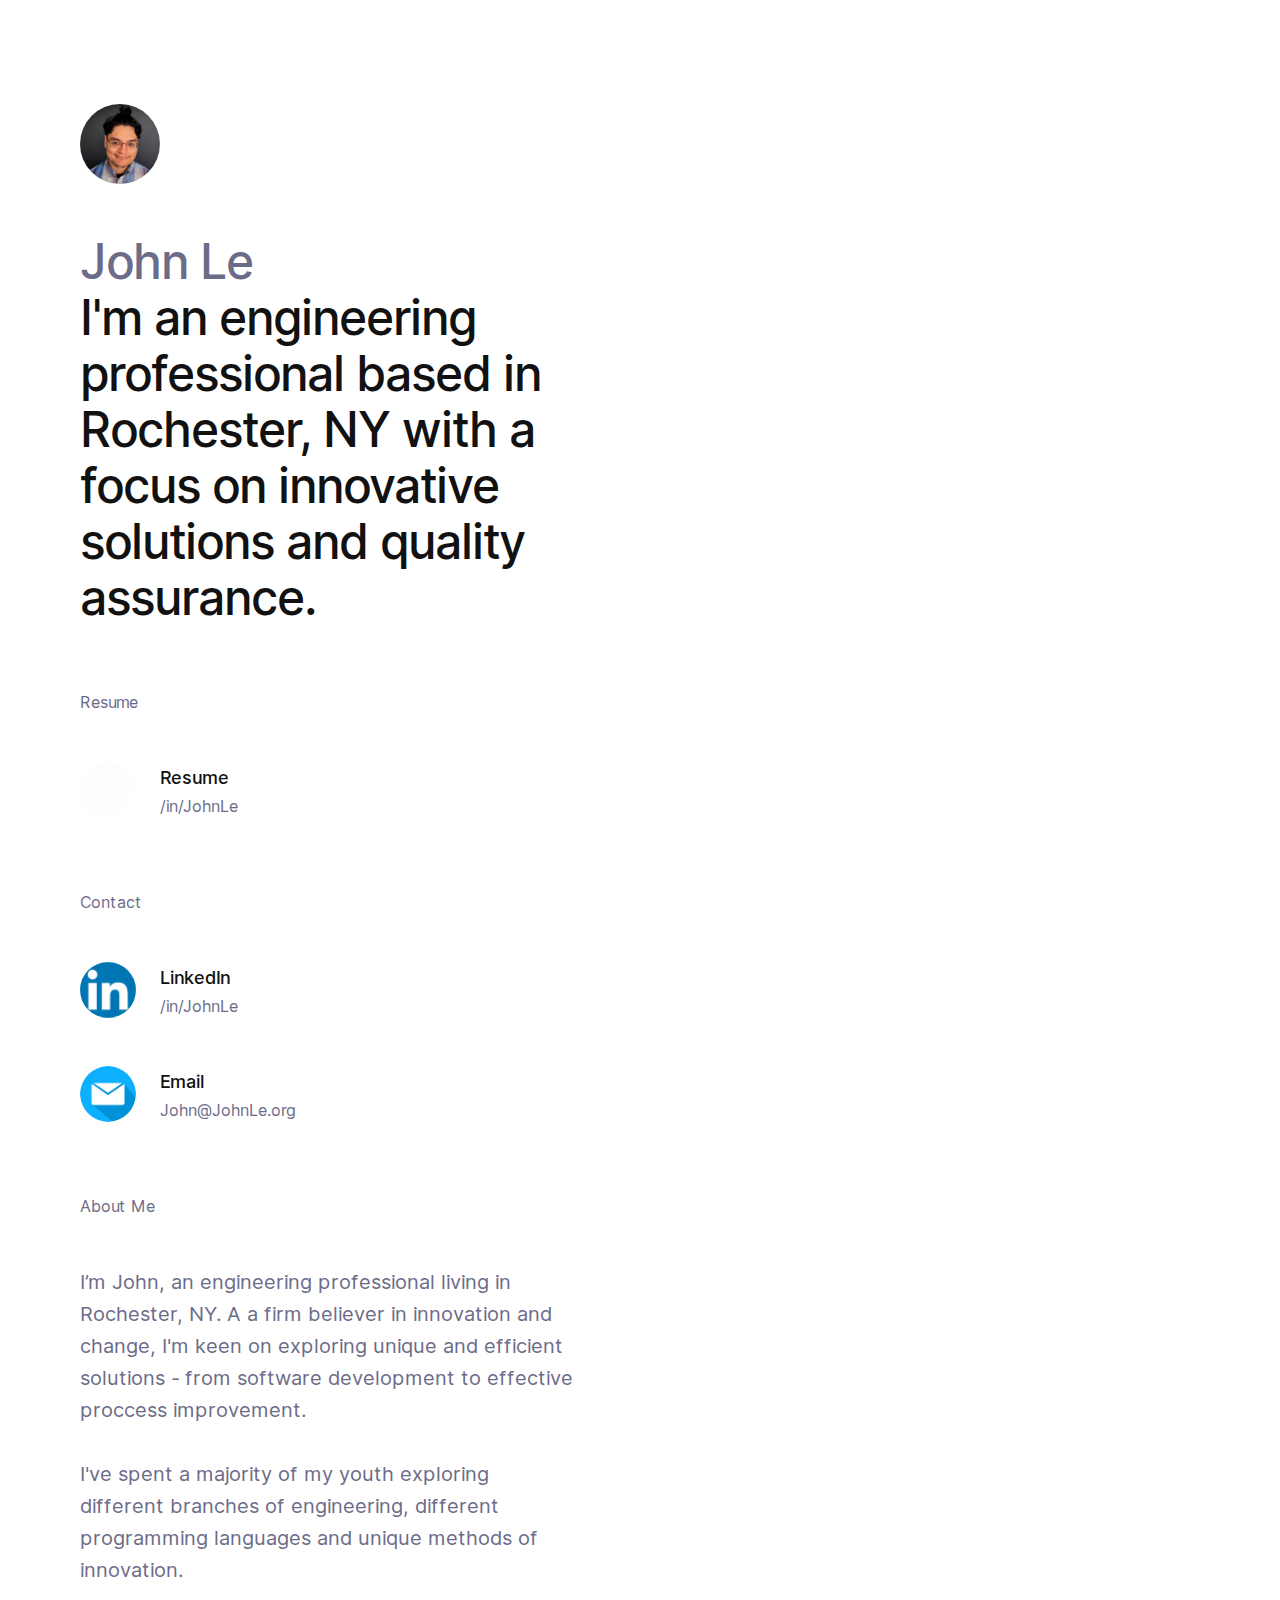
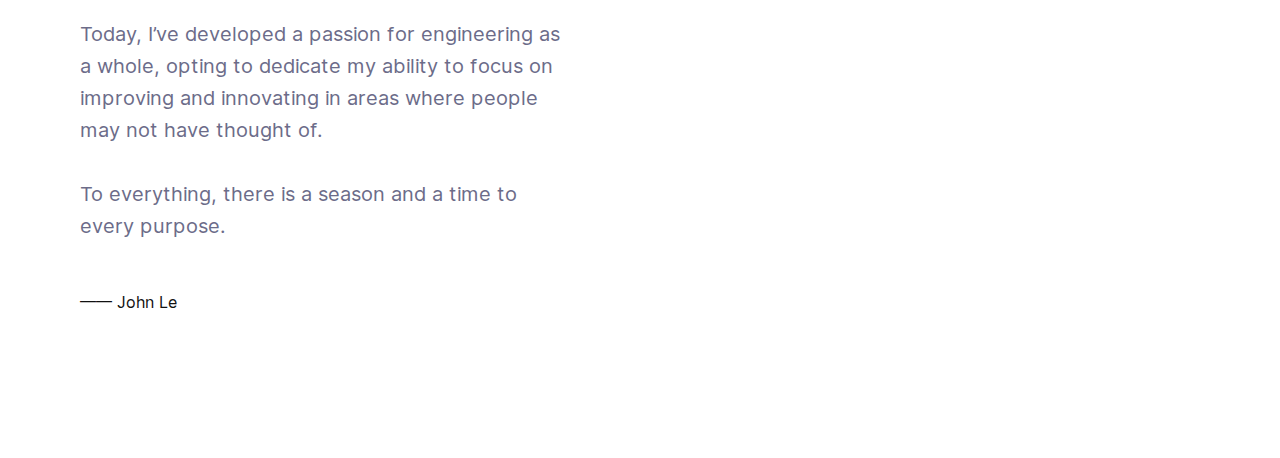
==== index.html @ 65915e38 "Update index.html" ====
<!DOCTYPE html>
<html lang="en" style="">
<head>
<meta charset="utf-8">
<meta name="apple-mobile-web-app-capable" content="yes">
<meta name="apple-mobile-web-app-status-bar-style" content="black-translucent">
<meta name="viewport" content="width=device-width">
<meta name="generator" content="Framer d0574d7">
<title>John Le - Engineering Professional</title>
<meta name="description" content="John Le is a results-driven engineering professional with expertise in electrical engineering, RF communications, and software development. Committed to developing innovative solutions that meet the highest quality standards.">
<meta property="og:type" content="website">
<meta property="og:title" content="John Le - Engineering Professional">
<meta property="og:description" content="John Le is a results-driven engineering professional with expertise in electrical engineering, RF communications, and software development. Committed to developing innovative solutions that meet the highest quality standards.">
<meta property="og:image" content="https://i.imgur.com/Z7PqzNa.jpg">
<meta name="twitter:card" content="summary_large_image">
<meta name="twitter:title" content="John Le — Engineering Professional">
<meta name="twitter:description" content="John Le is a results-driven engineering professional with expertise in electrical engineering, RF communications, and software development. Committed to developing innovative solutions that meet the highest quality standards.">
<meta name="twitter:image" content="[data-uri]">
<link rel="canonical" href="https://johnle.org/">
<meta property="og:url" content="https://johnle.org/">
<link rel="modulepreload" href="./lib/js/chunk-WVR3IU5I.mjs">
<link rel="modulepreload" href="./lib/js/chunk-TZGHEKZJ.mjs">
<link rel="modulepreload" href="./lib/js/chunk-ELYU6EKT.mjs">
<link rel="modulepreload" href="./lib/js/9OGENV-4qh6xe3pQZJdfUJCO8eW0xeEpreoyZD4EL6Y.BELK36RO.mjs">
<link rel="modulepreload" href="./lib/js/chunk-55WO6DPS.mjs">
<link rel="modulepreload" href="./lib/js/chunk-ECHZREWK.mjs">
<style data-framer-css="true">html,body,#main{margin:0;padding:0;box-sizing:border-box}:root{-webkit-font-smoothing:antialiased}*{box-sizing:border-box;-webkit-font-smoothing:inherit}body{font-size:12px;font-family:sans-serif}body{--token-526c112e-eda3-4982-ada6-17ba6139ab7d:rgb(255,255,255);--token-00c0c44a-d198-43e1-a777-afd57548256e:rgb(255,255,255);--token-418fbc10-1baf-4324-b6ea-72d7fea0565f:rgb(244,244,244);--token-15111fde-133a-4f2a-a639-023410d025db:rgb(224,224,224);--token-9019dfdc-98b7-491e-9aaa-4a7da9d5570e:rgb(224,224,224);--token-0baa9d56-988a-40d5-a415-e498ba517f2d:rgba(0,0,0,.05);--token-ed15ce7e-ffd7-4fe0-af87-e0bf90b51f62:rgb(232,232,232);--token-c3cb0cd5-b51f-4513-b6f3-4eb1d93cac0a:rgb(17,17,17);--token-55eb047e-6490-4b7d-a079-18fd39e39048:rgb(108,108,137);--token-8af4afb4-774a-4d8b-b0f0-b18e8a403d86:rgb(255,255,255);--token-2fe5b45d-4371-43e7-8095-5b41ee4a37ab:rgb(22,22,22);--token-5ec5c74a-f9a4-4e52-acdc-ecac87293c0e:rgb(82,82,82);--token-06adaaef-d02b-4bda-97e8-913976039309:rgb(57,57,57);--token-db878b32-c476-4988-9b90-ac54a73073a7:rgb(57,57,57);--token-8b22de8b-63bf-4074-9a04-bef7ea046d24:#0f62fe;--token-2f4b9d4d-a76a-499f-8d30-39f118c05f6c:rgb(0,67,206);--token-1f00c4af-62f0-4a22-ba94-aa9e6fd55df8:rgb(218,30,40)}@media (prefers-color-scheme:dark){body{--token-526c112e-eda3-4982-ada6-17ba6139ab7d:rgb(0,0,0);--token-00c0c44a-d198-43e1-a777-afd57548256e:rgba(255,255,255,.03);--token-418fbc10-1baf-4324-b6ea-72d7fea0565f:rgb(57,57,57);--token-15111fde-133a-4f2a-a639-023410d025db:rgb(57,57,57);--token-9019dfdc-98b7-491e-9aaa-4a7da9d5570e:rgb(82,82,82);--token-0baa9d56-988a-40d5-a415-e498ba517f2d:rgba(255,255,255,.08);--token-ed15ce7e-ffd7-4fe0-af87-e0bf90b51f62:rgb(71,71,71);--token-c3cb0cd5-b51f-4513-b6f3-4eb1d93cac0a:rgb(255,255,255);--token-55eb047e-6490-4b7d-a079-18fd39e39048:rgba(255,255,255,.5);--token-8af4afb4-774a-4d8b-b0f0-b18e8a403d86:rgb(22,22,22);--token-2fe5b45d-4371-43e7-8095-5b41ee4a37ab:rgb(244,244,244);--token-5ec5c74a-f9a4-4e52-acdc-ecac87293c0e:rgb(198,198,198);--token-06adaaef-d02b-4bda-97e8-913976039309:rgb(255,255,255);--token-db878b32-c476-4988-9b90-ac54a73073a7:rgb(244,244,244);--token-8b22de8b-63bf-4074-9a04-bef7ea046d24:#78a9ff;--token-2f4b9d4d-a76a-499f-8d30-39f118c05f6c:rgb(166,200,255);--token-1f00c4af-62f0-4a22-ba94-aa9e6fd55df8:rgb(250,77,86)}}@font-face{font-family:Inter;font-style:normal;font-weight:400;src:url([data-uri])format("woff2");unicode-range:U+0000-00FF,U+0131,U+0152-0153,U+02BB-02BC,U+02C6,U+02DA,U+02DC,U+0304,U+0308,U+0329,U+2000-206F,U+2074,U+20AC,U+2122,U+2191,U+2193,U+2212,U+2215,U+FEFF,U+FFFD}@font-face{font-family:IBM Plex Sans;font-style:normal;font-weight:600;src:url([data-uri])format("woff2");unicode-range:U+0000-00FF,U+0131,U+0152-0153,U+02BB-02BC,U+02C6,U+02DA,U+02DC,U+0304,U+0308,U+0329,U+2000-206F,U+2074,U+20AC,U+2122,U+2191,U+2193,U+2212,U+2215,U+FEFF,U+FFFD}@font-face{font-family:Inter;font-style:normal;font-weight:500;src:url([data-uri])format("woff2");unicode-range:U+0000-00FF,U+0131,U+0152-0153,U+02BB-02BC,U+02C6,U+02DA,U+02DC,U+0304,U+0308,U+0329,U+2000-206F,U+2074,U+20AC,U+2122,U+2191,U+2193,U+2212,U+2215,U+FEFF,U+FFFD}@font-face{font-family:Inter Placeholder;ascent-override:90%;descent-override:22.43%;line-gap-override:0%;size-adjust:107.64%;src:local("Arial")}@font-face{font-family:IBM Plex Sans Placeholder;ascent-override:101.35%;descent-override:27.19%;line-gap-override:0%;size-adjust:101.13%;src:local("Arial")}@font-face{font-family:Inter;font-style:normal;font-weight:100;src:url([data-uri])format("woff2");unicode-range:U+0000-00FF,U+0131,U+0152-0153,U+02BB-02BC,U+02C6,U+02DA,U+02DC,U+2000-206F,U+2074,U+20AC,U+2122,U+2191,U+2193,U+2212,U+2215,U+FEFF,U+FFFD}@font-face{font-family:Inter;font-style:normal;font-weight:200;src:url([data-uri])format("woff2");unicode-range:U+0000-00FF,U+0131,U+0152-0153,U+02BB-02BC,U+02C6,U+02DA,U+02DC,U+2000-206F,U+2074,U+20AC,U+2122,U+2191,U+2193,U+2212,U+2215,U+FEFF,U+FFFD}@font-face{font-family:Inter;font-style:normal;font-weight:300;src:url([data-uri])format("woff2");unicode-range:U+0000-00FF,U+0131,U+0152-0153,U+02BB-02BC,U+02C6,U+02DA,U+02DC,U+2000-206F,U+2074,U+20AC,U+2122,U+2191,U+2193,U+2212,U+2215,U+FEFF,U+FFFD}@font-face{font-family:Inter;font-style:normal;font-weight:400;src:url([data-uri])format("woff2");unicode-range:U+0000-00FF,U+0131,U+0152-0153,U+02BB-02BC,U+02C6,U+02DA,U+02DC,U+2000-206F,U+2074,U+20AC,U+2122,U+2191,U+2193,U+2212,U+2215,U+FEFF,U+FFFD}@font-face{font-family:Inter;font-style:normal;font-weight:500;src:url([data-uri])format("woff2");unicode-range:U+0000-00FF,U+0131,U+0152-0153,U+02BB-02BC,U+02C6,U+02DA,U+02DC,U+2000-206F,U+2074,U+20AC,U+2122,U+2191,U+2193,U+2212,U+2215,U+FEFF,U+FFFD}@font-face{font-family:Inter;font-style:normal;font-weight:600;src:url([data-uri])format("woff2");unicode-range:U+0000-00FF,U+0131,U+0152-0153,U+02BB-02BC,U+02C6,U+02DA,U+02DC,U+2000-206F,U+2074,U+20AC,U+2122,U+2191,U+2193,U+2212,U+2215,U+FEFF,U+FFFD}@font-face{font-family:Inter;font-style:normal;font-weight:700;src:url([data-uri])format("woff2");unicode-range:U+0000-00FF,U+0131,U+0152-0153,U+02BB-02BC,U+02C6,U+02DA,U+02DC,U+2000-206F,U+2074,U+20AC,U+2122,U+2191,U+2193,U+2212,U+2215,U+FEFF,U+FFFD}@font-face{font-family:Inter;font-style:normal;font-weight:800;src:url([data-uri])format("woff2");unicode-range:U+0000-00FF,U+0131,U+0152-0153,U+02BB-02BC,U+02C6,U+02DA,U+02DC,U+2000-206F,U+2074,U+20AC,U+2122,U+2191,U+2193,U+2212,U+2215,U+FEFF,U+FFFD}@font-face{font-family:Inter;font-style:normal;font-weight:900;src:url([data-uri])format("woff2");unicode-range:U+0000-00FF,U+0131,U+0152-0153,U+02BB-02BC,U+02C6,U+02DA,U+02DC,U+2000-206F,U+2074,U+20AC,U+2122,U+2191,U+2193,U+2212,U+2215,U+FEFF,U+FFFD}@font-face{font-family:Inter;font-style:italic;font-weight:100;src:url([data-uri])format("woff2");unicode-range:U+0000-00FF,U+0131,U+0152-0153,U+02BB-02BC,U+02C6,U+02DA,U+02DC,U+2000-206F,U+2074,U+20AC,U+2122,U+2191,U+2193,U+2212,U+2215,U+FEFF,U+FFFD}@font-face{font-family:Inter;font-style:italic;font-weight:200;src:url([data-uri])format("woff2");unicode-range:U+0000-00FF,U+0131,U+0152-0153,U+02BB-02BC,U+02C6,U+02DA,U+02DC,U+2000-206F,U+2074,U+20AC,U+2122,U+2191,U+2193,U+2212,U+2215,U+FEFF,U+FFFD}@font-face{font-family:Inter;font-style:italic;font-weight:300;src:url([data-uri])format("woff2");unicode-range:U+0000-00FF,U+0131,U+0152-0153,U+02BB-02BC,U+02C6,U+02DA,U+02DC,U+2000-206F,U+2074,U+20AC,U+2122,U+2191,U+2193,U+2212,U+2215,U+FEFF,U+FFFD}@font-face{font-family:Inter;font-style:italic;font-weight:400;src:url([data-uri])format("woff2");unicode-range:U+0000-00FF,U+0131,U+0152-0153,U+02BB-02BC,U+02C6,U+02DA,U+02DC,U+2000-206F,U+2074,U+20AC,U+2122,U+2191,U+2193,U+2212,U+2215,U+FEFF,U+FFFD}@font-face{font-family:Inter;font-style:italic;font-weight:500;src:url([data-uri])format("woff2");unicode-range:U+0000-00FF,U+0131,U+0152-0153,U+02BB-02BC,U+02C6,U+02DA,U+02DC,U+2000-206F,U+2074,U+20AC,U+2122,U+2191,U+2193,U+2212,U+2215,U+FEFF,U+FFFD}@font-face{font-family:Inter;font-style:italic;font-weight:600;src:url([data-uri])format("woff2");unicode-range:U+0000-00FF,U+0131,U+0152-0153,U+02BB-02BC,U+02C6,U+02DA,U+02DC,U+2000-206F,U+2074,U+20AC,U+2122,U+2191,U+2193,U+2212,U+2215,U+FEFF,U+FFFD}@font-face{font-family:Inter;font-style:italic;font-weight:700;src:url([data-uri])format("woff2");unicode-range:U+0000-00FF,U+0131,U+0152-0153,U+02BB-02BC,U+02C6,U+02DA,U+02DC,U+2000-206F,U+2074,U+20AC,U+2122,U+2191,U+2193,U+2212,U+2215,U+FEFF,U+FFFD}@font-face{font-family:Inter;font-style:italic;font-weight:800;src:url([data-uri])format("woff2");unicode-range:U+0000-00FF,U+0131,U+0152-0153,U+02BB-02BC,U+02C6,U+02DA,U+02DC,U+2000-206F,U+2074,U+20AC,U+2122,U+2191,U+2193,U+2212,U+2215,U+FEFF,U+FFFD}@font-face{font-family:Inter;font-style:italic;font-weight:900;src:url([data-uri])format("woff2");unicode-range:U+0000-00FF,U+0131,U+0152-0153,U+02BB-02BC,U+02C6,U+02DA,U+02DC,U+2000-206F,U+2074,U+20AC,U+2122,U+2191,U+2193,U+2212,U+2215,U+FEFF,U+FFFD}p.framer-text,div.framer-text,h1.framer-text,h2.framer-text,h3.framer-text,h4.framer-text,h5.framer-text,h6.framer-text,li.framer-text,ol.framer-text,ul.framer-text,span.framer-text:not([data-text-fill]){font-family:var(--framer-font-family,Inter,Inter Placeholder,sans-serif);font-style:var(--framer-font-style,normal);font-weight:var(--framer-font-weight,400);color:var(--framer-text-color,#000);font-size:calc(var(--framer-font-size,16px)*var(--framer-font-size-scale,1));letter-spacing:var(--framer-letter-spacing,0);text-transform:var(--framer-text-transform,none);text-decoration:var(--framer-text-decoration,none);line-height:var(--framer-line-height,1.2em);text-align:var(--framer-text-alignment,start)}p.framer-text:not(:first-child),div.framer-text:not(:first-child),h1.framer-text:not(:first-child),h2.framer-text:not(:first-child),h3.framer-text:not(:first-child),h4.framer-text:not(:first-child),h5.framer-text:not(:first-child),h6.framer-text:not(:first-child),ol.framer-text:not(:first-child),ul.framer-text:not(:first-child),.framer-image.framer-text:not(:first-child){margin-top:var(--framer-paragraph-spacing,0)}a.framer-text:hover,a.framer-text:hover span.framer-text:not([data-text-fill]){font-family:var(--framer-link-hover-font-family,var(--framer-link-font-family,var(--framer-font-family,Inter,Inter Placeholder,sans-serif)));font-style:var(--framer-link-hover-font-style,var(--framer-link-font-style,var(--framer-font-style,normal)));font-weight:var(--framer-link-hover-font-weight,var(--framer-link-font-weight,var(--framer-font-weight,400)));color:var(--framer-link-hover-text-color,var(--framer-link-text-color,var(--framer-text-color,#000)));font-size:calc(var(--framer-link-hover-font-size,var(--framer-link-font-size,var(--framer-font-size,16px)))*var(--framer-font-size-scale,1));text-transform:var(--framer-link-hover-text-transform,var(--framer-link-text-transform,var(--framer-text-transform,none)));text-decoration:var(--framer-link-hover-text-decoration,var(--framer-link-text-decoration,var(--framer-text-decoration,none)))}@supports not (aspect-ratio:1){.framer-text-module[style*=aspect-ratio]{position:relative}}@supports not (aspect-ratio:1){.framer-text-module[style*=aspect-ratio]:before{content:"";display:block;padding-bottom:calc(100%/calc(var(--aspect-ratio)))}}@supports not (aspect-ratio:1){.framer-text-module[style*=aspect-ratio]>:first-child{position:absolute;top:0;left:0;height:100%}}.framer-body-augiA20Il{background:var(--token-526c112e-eda3-4982-ada6-17ba6139ab7d,rgb(255,255,255))}.framer-uymbm .framer-72rtr7{align-content:flex-start;align-items:flex-start;background-color:var(--token-526c112e-eda3-4982-ada6-17ba6139ab7d,#ffffff);display:flex;flex-direction:column;flex-wrap:nowrap;gap:0px;height:min-content;justify-content:flex-start;overflow:hidden;padding:0 0 120px 56px;position:relative}.framer-uymbm .framer-rjyxtn{align-content:center;align-items:center;display:flex;flex:none;flex-direction:column;flex-wrap:nowrap;gap:40px;height:min-content;justify-content:flex-start;max-width:600px;overflow:visible;padding:80px 0 0;position:relative;width:100%}.framer-uymbm .framer-3wlist-container{flex:none;height:auto;position:relative;width:100%;z-index:2}.framer-uymbm .framer-17y9syq{align-content:flex-start;align-items:flex-start;display:flex;flex:none;flex-direction:column;flex-wrap:nowrap;gap:48px;height:min-content;justify-content:flex-start;overflow:visible;padding:0;position:relative;width:100%}.framer-uymbm .framer-7nlwpy,.framer-uymbm .framer-1ebaff0{align-content:flex-start;align-items:flex-start;display:flex;flex:none;flex-direction:column;flex-wrap:nowrap;gap:0px;height:min-content;justify-content:center;overflow:visible;padding:0 56px 0 0;position:relative;width:100%}.framer-uymbm .framer-5pzeu,.framer-uymbm .framer-11u2w5p{align-content:center;align-items:center;display:flex;flex:none;flex-direction:row;flex-wrap:nowrap;gap:10px;height:min-content;justify-content:flex-start;overflow:hidden;padding:0 0 24px;position:relative;width:100%}.framer-uymbm .framer-fsbsw0-container,.framer-uymbm .framer-10kcfrd-container{flex:none;height:auto;position:relative;width:auto}.framer-uymbm .framer-krg9wz-container,.framer-uymbm .framer-1qc5vnp-container{flex:none;height:auto;position:relative;width:100%}.framer-uymbm .framer-f5m8pf{align-content:center;align-items:center;display:flex;flex:none;flex-direction:row;flex-wrap:nowrap;gap:10px;height:min-content;justify-content:center;overflow:hidden;padding:24px;position:relative;width:100%}.framer-uymbm .framer-7v09br{--framer-paragraph-spacing:0px;flex:1 0 0px;height:auto;position:relative;white-space:pre-wrap;width:1px;word-break:break-word;word-wrap:break-word}@supports (background:-webkit-named-image(i)) and (not (scale:1)){.framer-uymbm .framer-72rtr7,.framer-uymbm .framer-rjyxtn,.framer-uymbm .framer-17y9syq,.framer-uymbm .framer-1gfq8b9,.framer-uymbm .framer-1eqs183,.framer-uymbm .framer-7nlwpy,.framer-uymbm .framer-5pzeu,.framer-uymbm .framer-1ebaff0,.framer-uymbm .framer-11u2w5p,.framer-uymbm .framer-f5m8pf{gap:0px}.framer-uymbm .framer-72rtr7>*,.framer-uymbm .framer-1gfq8b9>*,.framer-uymbm .framer-7nlwpy>*,.framer-uymbm .framer-1ebaff0>*{margin:0}.framer-uymbm .framer-72rtr7>:first-child,.framer-uymbm .framer-rjyxtn>:first-child,.framer-uymbm .framer-17y9syq>:first-child,.framer-uymbm .framer-1gfq8b9>:first-child,.framer-uymbm .framer-7nlwpy>:first-child,.framer-uymbm .framer-1ebaff0>:first-child{margin-top:0}.framer-uymbm .framer-72rtr7>:last-child,.framer-uymbm .framer-rjyxtn>:last-child,.framer-uymbm .framer-17y9syq>:last-child,.framer-uymbm .framer-1gfq8b9>:last-child,.framer-uymbm .framer-7nlwpy>:last-child,.framer-uymbm .framer-1ebaff0>:last-child{margin-bottom:0}.framer-uymbm .framer-rjyxtn>*{margin:20px 0}.framer-uymbm .framer-17y9syq>*{margin:24px 0}.framer-uymbm .framer-1eqs183>*,.framer-uymbm .framer-5pzeu>*,.framer-uymbm .framer-11u2w5p>*,.framer-uymbm .framer-f5m8pf>*{margin:0 5px}.framer-uymbm .framer-1eqs183>:first-child,.framer-uymbm .framer-5pzeu>:first-child,.framer-uymbm .framer-11u2w5p>:first-child,.framer-uymbm .framer-f5m8pf>:first-child{margin-left:0}.framer-uymbm .framer-1eqs183>:last-child,.framer-uymbm .framer-5pzeu>:last-child,.framer-uymbm .framer-11u2w5p>:last-child,.framer-uymbm .framer-f5m8pf>:last-child{margin-right:0}}@media (max-width:809px){.framer-body-augiA20Il{background:var(--token-526c112e-eda3-4982-ada6-17ba6139ab7d,rgb(255,255,255))}.framer-uymbm .framer-72rtr7{padding:0 0 40px}.framer-uymbm .framer-rjyxtn{gap:32px;order:1;padding:40px 0 0}.framer-uymbm .framer-17y9syq{gap:32px}.framer-uymbm .framer-7nlwpy,.framer-uymbm .framer-1ebaff0{padding:0}.framer-uymbm .framer-5pzeu,.framer-uymbm .framer-11u2w5p{padding:0 0 8px;width:min-content}@supports (background:-webkit-named-image(i)) and (not (scale:1)){.framer-uymbm .framer-rjyxtn,.framer-uymbm .framer-17y9syq{gap:0px}.framer-uymbm .framer-rjyxtn>*,.framer-uymbm .framer-17y9syq>*{margin:16px 0}.framer-uymbm .framer-rjyxtn>:first-child,.framer-uymbm .framer-17y9syq>:first-child{margin-top:0}.framer-uymbm .framer-rjyxtn>:last-child,.framer-uymbm .framer-17y9syq>:last-child{margin-bottom:0}}}@media (min-width:810px) and (max-width:1199px){.framer-body-augiA20Il{background:var(--token-526c112e-eda3-4982-ada6-17ba6139ab7d,rgb(255,255,255))}.framer-uymbm .framer-72rtr7{padding:0 0 120px 40px}}.framer-zIUYv .framer-styles-preset-nwn3n9:not(.rich-text-wrapper),.framer-zIUYv .framer-styles-preset-nwn3n9.rich-text-wrapper a{--framer-link-current-text-decoration:none;--framer-link-hover-text-color:var(--token-55eb047e-6490-4b7d-a079-18fd39e39048,#525252);--framer-link-hover-text-decoration:none;--framer-link-text-color:var(--token-c3cb0cd5-b51f-4513-b6f3-4eb1d93cac0a,#111111);--framer-link-text-decoration:none}.framer-IXJEt .framer-1e5xonn{align-content:flex-start;align-items:flex-start;display:flex;flex-direction:column;flex-wrap:wrap;gap:0px;height:min-content;justify-content:flex-start;overflow:hidden;padding:0;position:relative}.framer-IXJEt .framer-2qussj{-webkit-user-select:none;align-content:center;align-items:center;display:flex;flex:none;flex-direction:row;flex-wrap:wrap;height:min-content;justify-content:space-between;overflow:visible;padding:24px;position:relative;user-select:none;width:100%;z-index:1}.framer-IXJEt .framer-3jn2oo{align-content:flex-start;align-items:flex-start;display:flex;flex:1 0 0px;flex-direction:column;flex-wrap:wrap;gap:50px;height:min-content;justify-content:flex-start;overflow:visible;padding:0;position:relative;width:1px}.framer-IXJEt .framer-yweoc{flex:none;height:80px;overflow:visible;position:relative;width:80px}.framer-IXJEt .framer-1gsjhh6{align-content:flex-start;align-items:flex-start;display:flex;flex:none;flex-direction:column;flex-wrap:wrap;gap:16px;height:min-content;justify-content:center;overflow:visible;padding:0;position:relative;width:100%}.framer-IXJEt .framer-1jh4t5h{align-content:flex-start;align-items:flex-start;display:flex;flex:none;flex-direction:column;flex-wrap:nowrap;gap:0px;height:min-content;justify-content:center;overflow:visible;padding:0;position:relative;width:100%}.framer-IXJEt .framer-179v8oe{flex:none;height:auto;position:relative;white-space:pre-wrap;width:100%;word-break:break-word;word-wrap:break-word}@supports (background:-webkit-named-image(i)) and (not (font-palette:dark)){.framer-IXJEt .framer-1e5xonn,.framer-IXJEt .framer-3jn2oo,.framer-IXJEt .framer-1gsjhh6,.framer-IXJEt .framer-1jh4t5h{gap:0px}.framer-IXJEt .framer-1e5xonn>*,.framer-IXJEt .framer-1jh4t5h>*{margin:0}.framer-IXJEt .framer-1e5xonn>:first-child,.framer-IXJEt .framer-3jn2oo>:first-child,.framer-IXJEt .framer-1gsjhh6>:first-child,.framer-IXJEt .framer-1jh4t5h>:first-child{margin-top:0}.framer-IXJEt .framer-1e5xonn>:last-child,.framer-IXJEt .framer-3jn2oo>:last-child,.framer-IXJEt .framer-1gsjhh6>:last-child,.framer-IXJEt .framer-1jh4t5h>:last-child{margin-bottom:0}.framer-IXJEt .framer-3jn2oo>*{margin:25px 0}.framer-IXJEt .framer-1gsjhh6>*{margin:8px 0}}.framer-LGDfB .framer-styles-preset-3nqyhf:not(.rich-text-wrapper),.framer-LGDfB .framer-styles-preset-3nqyhf.rich-text-wrapper h1,.framer-LGDfB .framer-styles-preset-3nqyhf.rich-text-wrapper [data-preset-tag=h1]{--framer-font-family:"Inter",sans-serif;--framer-font-size:48px;--framer-font-style:normal;--framer-font-weight:500;--framer-letter-spacing:-1px;--framer-line-height:56px;--framer-paragraph-spacing:0px;--framer-text-alignment:start;--framer-text-color:var(--token-c3cb0cd5-b51f-4513-b6f3-4eb1d93cac0a,#f4f4f4);--framer-text-decoration:none;--framer-text-transform:none}@media (max-width:1199px) and (min-width:810px){.framer-LGDfB .framer-styles-preset-3nqyhf:not(.rich-text-wrapper),.framer-LGDfB .framer-styles-preset-3nqyhf.rich-text-wrapper h1,.framer-LGDfB .framer-styles-preset-3nqyhf.rich-text-wrapper [data-preset-tag=h1]{--framer-font-family:"Inter",sans-serif;--framer-font-size:48px;--framer-font-style:normal;--framer-font-weight:500;--framer-letter-spacing:-1px;--framer-line-height:56px;--framer-paragraph-spacing:0px;--framer-text-alignment:start;--framer-text-color:var(--token-c3cb0cd5-b51f-4513-b6f3-4eb1d93cac0a,#f4f4f4);--framer-text-decoration:none;--framer-text-transform:none}}@media (max-width:809px) and (min-width:0px){.framer-LGDfB .framer-styles-preset-3nqyhf:not(.rich-text-wrapper),.framer-LGDfB .framer-styles-preset-3nqyhf.rich-text-wrapper h1,.framer-LGDfB .framer-styles-preset-3nqyhf.rich-text-wrapper [data-preset-tag=h1]{--framer-font-family:"Inter",sans-serif;--framer-font-size:32px;--framer-font-style:normal;--framer-font-weight:500;--framer-letter-spacing:-1px;--framer-line-height:40px;--framer-paragraph-spacing:0px;--framer-text-alignment:start;--framer-text-color:var(--token-c3cb0cd5-b51f-4513-b6f3-4eb1d93cac0a,#f4f4f4);--framer-text-decoration:none;--framer-text-transform:none}}.framer-ImWaF .framer-styles-preset-21ogod:not(.rich-text-wrapper),.framer-ImWaF .framer-styles-preset-21ogod.rich-text-wrapper p,.framer-ImWaF .framer-styles-preset-21ogod.rich-text-wrapper [data-preset-tag=p]{--framer-font-family:"Inter","Inter Placeholder",sans-serif;--framer-font-size:20px;--framer-font-style:normal;--framer-font-weight:400;--framer-letter-spacing:0px;--framer-line-height:32px;--framer-paragraph-spacing:32px;--framer-text-alignment:start;--framer-text-color:var(--token-c3cb0cd5-b51f-4513-b6f3-4eb1d93cac0a,#f4f4f4);--framer-text-decoration:none;--framer-text-transform:none}.framer-g2STr .framer-1xwy8eu{align-content:center;align-items:center;display:flex;flex-direction:column;flex-wrap:nowrap;gap:10px;height:min-content;justify-content:flex-start;padding:0;position:relative;text-decoration:none}.framer-g2STr .framer-1ar6aql{-webkit-user-select:none;align-content:flex-start;align-items:flex-start;display:flex;flex:none;flex-direction:row;flex-wrap:nowrap;gap:10px;height:min-content;justify-content:flex-start;padding:24px;position:relative;user-select:none;width:100%;z-index:1}.framer-g2STr .framer-5h84r3{align-content:flex-start;align-items:flex-start;display:flex;flex:1 0 0px;flex-direction:row;flex-wrap:nowrap;gap:24px;height:min-content;justify-content:flex-start;overflow:visible;padding:0;position:relative;width:1px}.framer-g2STr .framer-t1h2bk{align-content:center;align-items:center;aspect-ratio:1/1;display:flex;flex:none;flex-direction:row;flex-wrap:nowrap;gap:10px;height:56px;justify-content:center;overflow:visible;padding:0;position:relative;width:var(--framer-aspect-ratio-supported,56px)}.framer-g2STr .framer-1dg59br{align-content:center;align-items:center;display:flex;flex:none;flex-direction:row;flex-wrap:nowrap;gap:10px;height:24px;justify-content:center;padding:0;position:relative;width:24px}.framer-g2STr .framer-q16cw5{align-content:flex-start;align-items:flex-start;display:flex;flex:1 0 0px;flex-direction:column;flex-wrap:nowrap;gap:0px;height:min-content;justify-content:flex-start;overflow:visible;padding:0;position:relative;width:1px}.framer-g2STr .framer-1rki992,.framer-g2STr .framer-859e67{flex:none;height:auto;position:relative;white-space:pre-wrap;width:100%;word-break:break-word;word-wrap:break-word}@supports (background:-webkit-named-image(i)) and (not (font-palette:dark)){.framer-g2STr .framer-1xwy8eu,.framer-g2STr .framer-1ar6aql,.framer-g2STr .framer-5h84r3,.framer-g2STr .framer-t1h2bk,.framer-g2STr .framer-1dg59br,.framer-g2STr .framer-q16cw5{gap:0px}.framer-g2STr .framer-1xwy8eu>*{margin:5px 0}.framer-g2STr .framer-1xwy8eu>:first-child,.framer-g2STr .framer-q16cw5>:first-child{margin-top:0}.framer-g2STr .framer-1xwy8eu>:last-child,.framer-g2STr .framer-q16cw5>:last-child{margin-bottom:0}.framer-g2STr .framer-1ar6aql>*,.framer-g2STr .framer-t1h2bk>*,.framer-g2STr .framer-1dg59br>*{margin:0 5px}.framer-g2STr .framer-1ar6aql>:first-child,.framer-g2STr .framer-5h84r3>:first-child,.framer-g2STr .framer-t1h2bk>:first-child,.framer-g2STr .framer-1dg59br>:first-child{margin-left:0}.framer-g2STr .framer-1ar6aql>:last-child,.framer-g2STr .framer-5h84r3>:last-child,.framer-g2STr .framer-t1h2bk>:last-child,.framer-g2STr .framer-1dg59br>:last-child{margin-right:0}.framer-g2STr .framer-5h84r3>*{margin:0 12px}.framer-g2STr .framer-q16cw5>*{margin:0}}@supports (background:-webkit-named-image(i)) and (not (font-palette:dark)){.framer-g2STr.framer-v-1c22yja .framer-1ar6aql{gap:0px}.framer-g2STr.framer-v-1c22yja .framer-1ar6aql>*{margin:8px 0}.framer-g2STr.framer-v-1c22yja .framer-1ar6aql>:first-child{margin-top:0}.framer-g2STr.framer-v-1c22yja .framer-1ar6aql>:last-child{margin-bottom:0}}@supports (background:-webkit-named-image(i)) and (not (font-palette:dark)){.framer-g2STr.framer-v-7i2uh3 .framer-1ar6aql{gap:0px}.framer-g2STr.framer-v-7i2uh3 .framer-1ar6aql>*{margin:8px 0}.framer-g2STr.framer-v-7i2uh3 .framer-1ar6aql>:first-child{margin-top:0}.framer-g2STr.framer-v-7i2uh3 .framer-1ar6aql>:last-child{margin-bottom:0}}.framer-jBSFu .framer-styles-preset-12lj5ox:not(.rich-text-wrapper),.framer-jBSFu .framer-styles-preset-12lj5ox.rich-text-wrapper h3,.framer-jBSFu .framer-styles-preset-12lj5ox.rich-text-wrapper [data-preset-tag=h3]{--framer-font-family:"Inter",sans-serif;--framer-font-size:18px;--framer-font-style:normal;--framer-font-weight:500;--framer-letter-spacing:0px;--framer-line-height:32px;--framer-paragraph-spacing:40px;--framer-text-alignment:start;--framer-text-color:var(--token-c3cb0cd5-b51f-4513-b6f3-4eb1d93cac0a,#f4f4f4);--framer-text-decoration:none;--framer-text-transform:none}.framer-EZfPU .framer-styles-preset-5jc6kk:not(.rich-text-wrapper),.framer-EZfPU .framer-styles-preset-5jc6kk.rich-text-wrapper p,.framer-EZfPU .framer-styles-preset-5jc6kk.rich-text-wrapper [data-preset-tag=p]{--framer-font-family:"Inter","Inter Placeholder",sans-serif;--framer-font-size:16px;--framer-font-style:normal;--framer-font-weight:400;--framer-letter-spacing:0px;--framer-line-height:24px;--framer-paragraph-spacing:0px;--framer-text-alignment:start;--framer-text-color:var(--token-55eb047e-6490-4b7d-a079-18fd39e39048,#c6c6c6);--framer-text-decoration:none;--framer-text-transform:none}@supports (aspect-ratio:1){body{--framer-aspect-ratio-supported:auto}}.framer-T28Jp .framer-qlb0ao{align-content:center;align-items:center;display:flex;flex-direction:row;flex-wrap:nowrap;gap:10px;height:min-content;justify-content:center;overflow:hidden;padding:0;position:relative;width:min-content}.framer-T28Jp .framer-ubu9v2{-webkit-user-select:none;align-content:center;align-items:center;display:flex;flex:none;flex-direction:row;flex-wrap:nowrap;gap:10px;height:min-content;justify-content:center;overflow:visible;padding:0 24px;position:relative;user-select:none;width:min-content}.framer-T28Jp .framer-fy2w6j{align-content:center;align-items:center;display:flex;flex:none;flex-direction:row;flex-wrap:nowrap;gap:10px;height:min-content;justify-content:center;overflow:visible;padding:0;position:relative;width:min-content}.framer-T28Jp .framer-1sorwr7{flex:none;height:auto;position:relative;white-space:pre;width:auto}@supports (background:-webkit-named-image(i)) and (not (font-palette:dark)){.framer-T28Jp .framer-qlb0ao,.framer-T28Jp .framer-ubu9v2,.framer-T28Jp .framer-fy2w6j,.framer-T28Jp .framer-1ubz5ku,.framer-T28Jp .framer-q0idt2{gap:0px}.framer-T28Jp .framer-qlb0ao>*,.framer-T28Jp .framer-ubu9v2>*,.framer-T28Jp .framer-fy2w6j>*{margin:0 5px}.framer-T28Jp .framer-qlb0ao>:first-child,.framer-T28Jp .framer-ubu9v2>:first-child,.framer-T28Jp .framer-fy2w6j>:first-child{margin-left:0}.framer-T28Jp .framer-qlb0ao>:last-child,.framer-T28Jp .framer-ubu9v2>:last-child,.framer-T28Jp .framer-fy2w6j>:last-child{margin-right:0}.framer-T28Jp .framer-1ubz5ku>*,.framer-T28Jp .framer-q0idt2>*{margin:4px 0}.framer-T28Jp .framer-1ubz5ku>:first-child,.framer-T28Jp .framer-q0idt2>:first-child{margin-top:0}.framer-T28Jp .framer-1ubz5ku>:last-child,.framer-T28Jp .framer-q0idt2>:last-child{margin-bottom:0}}.framer-BA6vY .framer-styles-preset-1wml6uu:not(.rich-text-wrapper),.framer-BA6vY .framer-styles-preset-1wml6uu.rich-text-wrapper h2,.framer-BA6vY .framer-styles-preset-1wml6uu.rich-text-wrapper [data-preset-tag=h2]{--framer-font-family:"Inter","Inter Placeholder",sans-serif;--framer-font-size:16px;--framer-font-style:normal;--framer-font-weight:400;--framer-letter-spacing:0px;--framer-line-height:24px;--framer-paragraph-spacing:40px;--framer-text-alignment:start;--framer-text-color:var(--token-55eb047e-6490-4b7d-a079-18fd39e39048,#525252);--framer-text-decoration:none;--framer-text-transform:none}p.framer-text,h1.framer-text,h2.framer-text,h3.framer-text{margin:0px;padding:0px}p.framer-text,h1.framer-text,h2.framer-text,h3.framer-text,span.framer-text:not([data-text-fill]){font-family:var(--framer-font-family,Inter,Inter Placeholder,sans-serif);font-style:var(--framer-font-style,normal);font-weight:var(--framer-font-weight,400);color:var(--framer-text-color,#000);font-size:calc(var(--framer-font-size,16px)*var(--framer-font-size-scale,1));letter-spacing:var(--framer-letter-spacing,0);text-transform:var(--framer-text-transform,none);text-decoration:var(--framer-text-decoration,none);line-height:var(--framer-line-height,1.2em);text-align:var(--framer-text-alignment,start)}p.framer-text:not(:first-child),div.framer-text:not(:first-child),h1.framer-text:not(:first-child),h2.framer-text:not(:first-child),h3.framer-text:not(:first-child),h4.framer-text:not(:first-child),h5.framer-text:not(:first-child),h6.framer-text:not(:first-child),ol.framer-text:not(:first-child),ul.framer-text:not(:first-child),.framer-image.framer-text:not(:first-child){margin-top:var(--framer-paragraph-spacing,0)}a.framer-text{font-family:var(--framer-link-font-family,var(--framer-font-family,Inter,Inter Placeholder,sans-serif));font-style:var(--framer-link-font-style,var(--framer-font-style,normal));font-weight:var(--framer-link-font-weight,var(--framer-font-weight,400));color:var(--framer-link-text-color,var(--framer-text-color,#000));font-size:calc(var(--framer-link-font-size,var(--framer-font-size,16px))*var(--framer-font-size-scale,1));text-transform:var(--framer-link-text-transform,var(--framer-text-transform,none));text-decoration:var(--framer-link-text-decoration,var(--framer-text-decoration,none));cursor:var(--framer-custom-cursors,pointer)}a.framer-text:hover,a.framer-text:hover span.framer-text:not([data-text-fill]){font-family:var(--framer-link-hover-font-family,var(--framer-link-font-family,var(--framer-font-family,Inter,Inter Placeholder,sans-serif)));font-style:var(--framer-link-hover-font-style,var(--framer-link-font-style,var(--framer-font-style,normal)));font-weight:var(--framer-link-hover-font-weight,var(--framer-link-font-weight,var(--framer-font-weight,400)));color:var(--framer-link-hover-text-color,var(--framer-link-text-color,var(--framer-text-color,#000)));font-size:calc(var(--framer-link-hover-font-size,var(--framer-link-font-size,var(--framer-font-size,16px)))*var(--framer-font-size-scale,1));text-transform:var(--framer-link-hover-text-transform,var(--framer-link-text-transform,var(--framer-text-transform,none)));text-decoration:var(--framer-link-hover-text-decoration,var(--framer-link-text-decoration,var(--framer-text-decoration,none)))}@supports not (aspect-ratio:1){.framer-text-module[style*="aspect-ratio"]{position:relative}}@supports not (aspect-ratio:1){.framer-text-module[style*="aspect-ratio"]::before{content:"";display:block;padding-bottom:calc(100%/calc(var(--aspect-ratio)))}}@supports not (aspect-ratio:1){.framer-text-module[style*="aspect-ratio"]>:first-child{position:absolute;top:0px;left:0px;height:100%}}</style><meta name="referrer" content="no-referrer">
<link rel="icon" href="[data-uri]"><style>.sf-hidden{display:none!important}</style><meta http-equiv="content-security-policy" content="default-src 'none'; font-src 'self' data:; img-src 'self' data:; style-src 'unsafe-inline'; media-src 'self' data:; script-src 'unsafe-inline' data:; object-src 'self' data:; frame-src 'self' data:;"><style>img[src="data:,"],source[src="data:,"]{display:none!important}</style></head>
<body class="framer-body-augiA20Il">
 
 
 
 <div id="main" data-framer-hydrate-v2="{&quot;routeId&quot;:&quot;augiA20Il&quot;,&quot;localizationId&quot;:&quot;default&quot;,&quot;localeId&quot;:&quot;default&quot;}" data-framer-ssr-released-at="2023-10-19T14:59:39.141Z" data-framer-page-optimized-at="2023-10-27T18:18:28.888Z"><div class="framer-uymbm framer-ImWaF framer-EZfPU framer-zIUYv" style="display:contents"><div class="framer-72rtr7" style="min-height:100vh;width:auto"><div class="framer-rjyxtn"><div class="framer-3wlist-container" data-framer-appear-id="3wlist" style="opacity:1;transform:none"><div class="framer-IXJEt framer-LGDfB framer-ImWaF framer-v-1e5xonn" style="display:contents" tabindex="0"><div class="framer-1e5xonn" data-framer-name="Variant 1" style="width:100%;opacity:1"><div class="framer-2qussj" data-framer-name="Frame" style="border-radius:16px;opacity:1"><div class="framer-3jn2oo" style="opacity:1"><div class="framer-yweoc" data-framer-name="Profile Image" style="border-radius:40px;opacity:1"><div style="position:absolute;border-radius:inherit;top:0;right:0;bottom:0;left:0" data-framer-background-image-wrapper="true"><img src="[data-uri]" alt="" sizes="80px" style="display:block;width:100%;height:100%;border-radius:inherit;object-position:center;object-fit:cover;image-rendering:auto"></div></div><div class="framer-1gsjhh6" data-framer-name="Content" style="opacity:1"><div class="framer-1jh4t5h" data-framer-name="Name" style="opacity:1"><div class="framer-179v8oe" style="outline:none;display:flex;flex-direction:column;justify-content:flex-start;flex-shrink:0;--extracted-1sp2osd:var(--token-55eb047e-6490-4b7d-a079-18fd39e39048,rgb(82,82,82));--extracted-f12k5c:var(--token-55eb047e-6490-4b7d-a079-18fd39e39048,rgb(82,82,82));--extracted-gdpscs:var(--token-c3cb0cd5-b51f-4513-b6f3-4eb1d93cac0a,rgb(22,22,22));--framer-link-text-color:rgb(0,153,255);--framer-link-text-decoration:underline;--framer-paragraph-spacing:0px;transform:none;opacity:1" data-framer-component-type="RichTextContainer"><h1 class="framer-text framer-styles-preset-3nqyhf" data-styles-preset="YAP816Y5n" style="--framer-text-color:var(--extracted-gdpscs)"><span style="--framer-text-color:var(--extracted-1sp2osd)" class="framer-text">John Le</span>
I'm an engineering professional based in Rochester, NY with a focus on innovative solutions and quality assurance.<span style="--framer-text-color:var(--extracted-f12k5c)" class="framer-text"></span></h1></div></div></div></div></div></div></div></div><div class="framer-17y9syq" style="opacity:1;transform:none"><div class="framer-7nlwpy"><div class="framer-5pzeu" data-framer-name="Sections" name="Sections"><div class="framer-fsbsw0-container"><div class="framer-T28Jp framer-BA6vY framer-v-qlb0ao" style="display:contents" tabindex="0"><div class="framer-qlb0ao" data-framer-name="Title" style="opacity:1"><div class="framer-ubu9v2" style="opacity:1"><div class="framer-fy2w6j" data-framer-name="Title" style="opacity:1"><div class="framer-1sorwr7" style="outline:none;display:flex;flex-direction:column;justify-content:flex-start;flex-shrink:0;--framer-link-text-color:rgb(0,153,255);--framer-link-text-decoration:underline;--framer-paragraph-spacing:0px;transform:none;opacity:1" data-framer-component-type="RichTextContainer"><h2 class="framer-text framer-styles-preset-1wml6uu" data-styles-preset="fVxnimdqP">Resume</h2></div></div></div></div></div></div></div><div class="framer-krg9wz-container"><div class="framer-g2STr framer-jBSFu framer-EZfPU framer-v-1xwy8eu" style="display:contents" tabindex="0"><a class="framer-1xwy8eu framer-mav2vh" data-framer-name="Deafult" data-highlight="true" style="background-color:rgba(0,0,0,0);border-radius:16px;width:100%;opacity:1" target="_blank" rel="noopener" href="https://johnle.org/resume/"><div class="framer-1ar6aql" data-framer-name="Frame" style="border-radius:16px;opacity:1"><div class="framer-5h84r3" data-framer-name="Content" style="opacity:1"><div class="framer-t1h2bk" data-framer-name="Icon" style="border-radius:80px;opacity:1"><div style="position:absolute;border-radius:inherit;top:0;right:0;bottom:0;left:0" data-framer-background-image-wrapper="true"><img alt="" sizes="56px" style="display:block;width:100%;height:100%;border-radius:inherit;object-position:center;object-fit:cover;image-rendering:auto" src="[data-uri]"></div><div class="framer-1dg59br" data-framer-name="Icon" style="opacity:1"></div></div><div class="framer-q16cw5" data-framer-name="Text" style="opacity:1"><div class="framer-1rki992" style="outline:none;display:flex;flex-direction:column;justify-content:flex-start;flex-shrink:0;--extracted-a0htzi:var(--token-c3cb0cd5-b51f-4513-b6f3-4eb1d93cac0a,rgb(22,22,22));--framer-link-text-color:rgb(0,153,255);--framer-link-text-decoration:underline;--framer-paragraph-spacing:0px;transform:none;opacity:1" data-framer-component-type="RichTextContainer"><h3 class="framer-text framer-styles-preset-12lj5ox" data-styles-preset="YckFIlg3V" style="--framer-text-color:var(--extracted-a0htzi)">Resume</h3></div><div class="framer-859e67" style="outline:none;display:flex;flex-direction:column;justify-content:flex-start;flex-shrink:0;--extracted-r6o4lv:var(--token-55eb047e-6490-4b7d-a079-18fd39e39048,rgb(82,82,82));--framer-link-text-color:rgb(0,153,255);--framer-link-text-decoration:underline;--framer-paragraph-spacing:0px;transform:none;opacity:1" data-framer-component-type="RichTextContainer"><p class="framer-text framer-styles-preset-5jc6kk" data-styles-preset="uN7ARtA8D" style="--framer-text-color:var(--extracted-r6o4lv)">/in/JohnLe</p></div></div></div></div></a></div></div></div><div class="framer-7nlwpy"><div class="framer-5pzeu" data-framer-name="Sections" name="Sections"><div class="framer-fsbsw0-container"><div class="framer-T28Jp framer-BA6vY framer-v-qlb0ao" style="display:contents" tabindex="0"><div class="framer-qlb0ao" data-framer-name="Title" style="opacity:1"><div class="framer-ubu9v2" style="opacity:1"><div class="framer-fy2w6j" data-framer-name="Title" style="opacity:1"><div class="framer-1sorwr7" style="outline:none;display:flex;flex-direction:column;justify-content:flex-start;flex-shrink:0;--framer-link-text-color:rgb(0,153,255);--framer-link-text-decoration:underline;--framer-paragraph-spacing:0px;transform:none;opacity:1" data-framer-component-type="RichTextContainer"><h2 class="framer-text framer-styles-preset-1wml6uu" data-styles-preset="fVxnimdqP">Contact</h2></div></div></div></div></div></div></div><div class="framer-krg9wz-container"><div class="framer-g2STr framer-jBSFu framer-EZfPU framer-v-1xwy8eu" style="display:contents" tabindex="0"><a class="framer-1xwy8eu framer-mav2vh" data-framer-name="Deafult" data-highlight="true" style="background-color:rgba(0,0,0,0);border-radius:16px;width:100%;opacity:1" target="_blank" rel="noopener" href="https://linkedin.com/in/johnle"><div class="framer-1ar6aql" data-framer-name="Frame" style="border-radius:16px;opacity:1"><div class="framer-5h84r3" data-framer-name="Content" style="opacity:1"><div class="framer-t1h2bk" data-framer-name="Icon" style="border-radius:80px;opacity:1"><div style="position:absolute;border-radius:inherit;top:0;right:0;bottom:0;left:0" data-framer-background-image-wrapper="true"><img alt="" sizes="56px" style="display:block;width:100%;height:100%;border-radius:inherit;object-position:center;object-fit:cover;image-rendering:auto" src="[data-uri]"></div><div class="framer-1dg59br" data-framer-name="Icon" style="opacity:1"></div></div><div class="framer-q16cw5" data-framer-name="Text" style="opacity:1"><div class="framer-1rki992" style="outline:none;display:flex;flex-direction:column;justify-content:flex-start;flex-shrink:0;--extracted-a0htzi:var(--token-c3cb0cd5-b51f-4513-b6f3-4eb1d93cac0a,rgb(22,22,22));--framer-link-text-color:rgb(0,153,255);--framer-link-text-decoration:underline;--framer-paragraph-spacing:0px;transform:none;opacity:1" data-framer-component-type="RichTextContainer"><h3 class="framer-text framer-styles-preset-12lj5ox" data-styles-preset="YckFIlg3V" style="--framer-text-color:var(--extracted-a0htzi)">LinkedIn</h3></div><div class="framer-859e67" style="outline:none;display:flex;flex-direction:column;justify-content:flex-start;flex-shrink:0;--extracted-r6o4lv:var(--token-55eb047e-6490-4b7d-a079-18fd39e39048,rgb(82,82,82));--framer-link-text-color:rgb(0,153,255);--framer-link-text-decoration:underline;--framer-paragraph-spacing:0px;transform:none;opacity:1" data-framer-component-type="RichTextContainer"><p class="framer-text framer-styles-preset-5jc6kk" data-styles-preset="uN7ARtA8D" style="--framer-text-color:var(--extracted-r6o4lv)">/in/JohnLe</p></div></div></div></div></a></div></div><div class="framer-1qc5vnp-container"><div class="framer-g2STr framer-jBSFu framer-EZfPU framer-v-1xwy8eu" style="display:contents" tabindex="0"><a class="framer-1xwy8eu framer-mav2vh" data-framer-name="Deafult" data-highlight="true" style="background-color:rgba(0,0,0,0);width:100%;opacity:1;border-radius:16px" target="_blank" rel="noopener" href="mailto:john@johnle.org"><div class="framer-1ar6aql" data-framer-name="Frame" style="opacity:1;border-radius:16px"><div class="framer-5h84r3" data-framer-name="Content" style="opacity:1"><div class="framer-t1h2bk" data-framer-name="Icon" style="opacity:1;border-radius:80px"><div style="position:absolute;border-radius:inherit;top:0;right:0;bottom:0;left:0" data-framer-background-image-wrapper="true"><img alt="" sizes="56px" style="display:block;width:100%;height:100%;border-radius:inherit;object-position:center;object-fit:cover;image-rendering:auto" src="[data-uri]"></div><div class="framer-1dg59br" data-framer-name="Icon" style="opacity:1"></div></div><div class="framer-q16cw5" data-framer-name="Text" style="opacity:1"><div class="framer-1rki992" style="outline:none;display:flex;flex-direction:column;justify-content:flex-start;flex-shrink:0;--extracted-a0htzi:var(--token-c3cb0cd5-b51f-4513-b6f3-4eb1d93cac0a,rgb(22,22,22));--framer-link-text-color:rgb(0,153,255);--framer-link-text-decoration:underline;--framer-paragraph-spacing:0px;transform:none;opacity:1" data-framer-component-type="RichTextContainer"><h3 class="framer-text framer-styles-preset-12lj5ox" data-styles-preset="YckFIlg3V" style="--framer-text-color:var(--extracted-a0htzi)">Email</h3></div><div class="framer-859e67" style="outline:none;display:flex;flex-direction:column;justify-content:flex-start;flex-shrink:0;--extracted-r6o4lv:var(--token-55eb047e-6490-4b7d-a079-18fd39e39048,rgb(82,82,82));--framer-link-text-color:rgb(0,153,255);--framer-link-text-decoration:underline;--framer-paragraph-spacing:0px;transform:none;opacity:1" data-framer-component-type="RichTextContainer"><p class="framer-text framer-styles-preset-5jc6kk" data-styles-preset="uN7ARtA8D" style="--framer-text-color:var(--extracted-r6o4lv)">John@JohnLe.org</p></div></div></div></div></a></div></div></div><div class="framer-1ebaff0"><div class="framer-11u2w5p" data-framer-name="Sections" name="Sections"><div class="framer-10kcfrd-container"><div class="framer-T28Jp framer-BA6vY framer-v-qlb0ao" style="display:contents" tabindex="0"><div class="framer-qlb0ao" data-framer-name="Title" style="opacity:1"><div class="framer-ubu9v2" style="opacity:1"><div class="framer-fy2w6j" data-framer-name="Title" style="opacity:1"><div class="framer-1sorwr7" style="outline:none;display:flex;flex-direction:column;justify-content:flex-start;flex-shrink:0;--framer-link-text-color:rgb(0,153,255);--framer-link-text-decoration:underline;--framer-paragraph-spacing:0px;transform:none;opacity:1" data-framer-component-type="RichTextContainer"><h2 class="framer-text framer-styles-preset-1wml6uu" data-styles-preset="fVxnimdqP">About Me</h2></div></div></div></div></div></div></div><div class="framer-f5m8pf"><div class="framer-7v09br" style="outline:none;display:flex;flex-direction:column;justify-content:flex-start;flex-shrink:0;transform:none" data-framer-component-type="RichTextContainer"><p class="framer-text framer-styles-preset-21ogod" data-styles-preset="xZndidUCt" style="--framer-text-color:var(--token-55eb047e-6490-4b7d-a079-18fd39e39048,rgb(82,82,82))">I’m John, an engineering professional living in Rochester, NY. A a firm believer in innovation and change, I'm keen on exploring unique and efficient solutions - from software development to effective proccess improvement.</p><p class="framer-text framer-styles-preset-21ogod" data-styles-preset="xZndidUCt" style="--framer-text-color:var(--token-55eb047e-6490-4b7d-a079-18fd39e39048,rgb(82,82,82))">I've spent a majority of my youth exploring different branches of engineering, different programming languages and unique methods of innovation.</p><p class="framer-text framer-styles-preset-21ogod" data-styles-preset="xZndidUCt" style="--framer-text-color:var(--token-55eb047e-6490-4b7d-a079-18fd39e39048,rgb(82,82,82))">Today, I’ve developed a passion for engineering as a whole, opting to dedicate my ability to focus on improving and innovating in areas where people may not have thought of.</p><p class="framer-text framer-styles-preset-21ogod" data-styles-preset="xZndidUCt" style="--framer-text-color:var(--token-55eb047e-6490-4b7d-a079-18fd39e39048,rgb(82,82,82))">To everything, there is a season and a time to every purpose.</p><p class="framer-text framer-styles-preset-5jc6kk" data-styles-preset="uN7ARtA8D" style="--framer-text-color:var(--token-55eb047e-6490-4b7d-a079-18fd39e39048,rgb(82,82,82))"><br class="framer-text"><br class="framer-text trailing-break"></p><p class="framer-text framer-styles-preset-5jc6kk" data-styles-preset="uN7ARtA8D" style="--framer-text-color:var(--token-55eb047e-6490-4b7d-a079-18fd39e39048,rgb(82,82,82))"><a class="framer-text framer-styles-preset-nwn3n9" data-styles-preset="UXDhIe83X" href="https://johnle.org/" rel="noopener">—— John Le</a></p></div></div></div></div></div></div><div id="overlay"></div></div></div><div id="svg-templates" style="position:absolute;overflow:hidden;top:0;left:0;width:0;height:0">
</div>
 
 
 
 
 

</body></html>
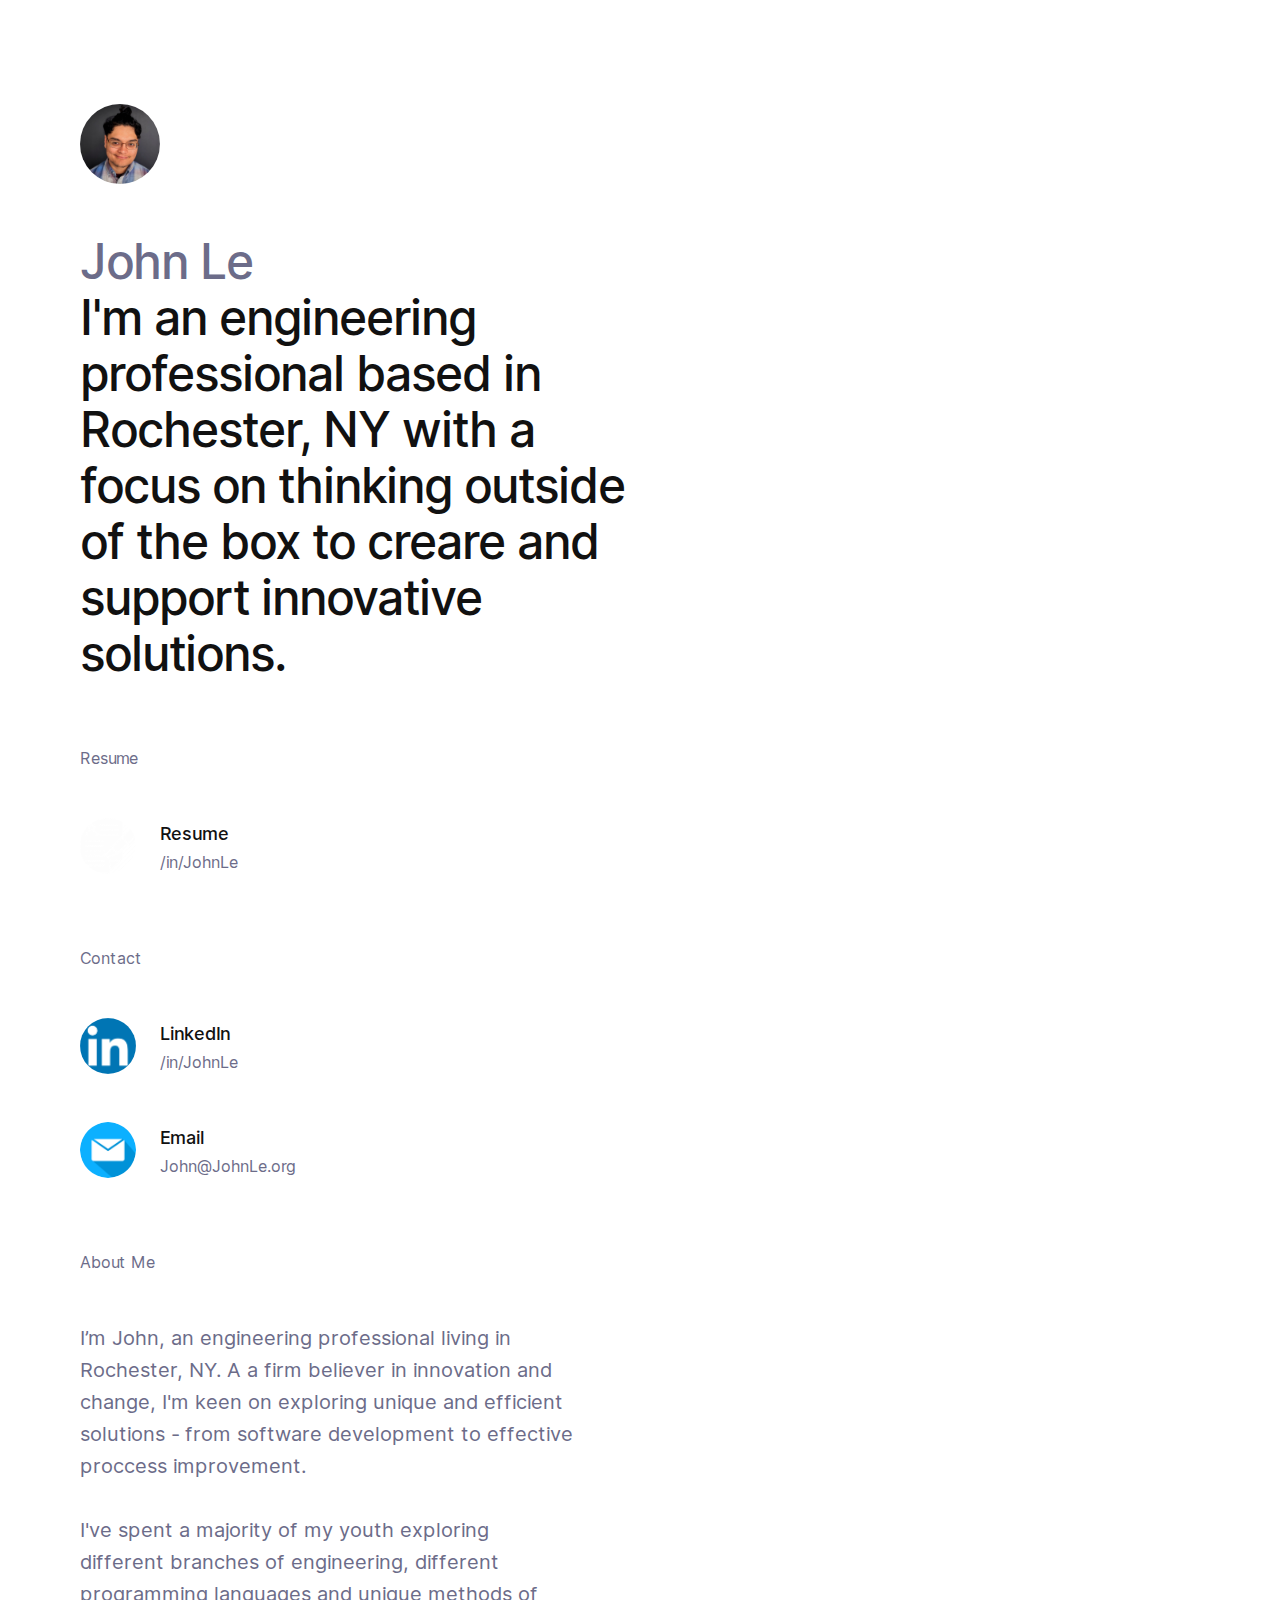
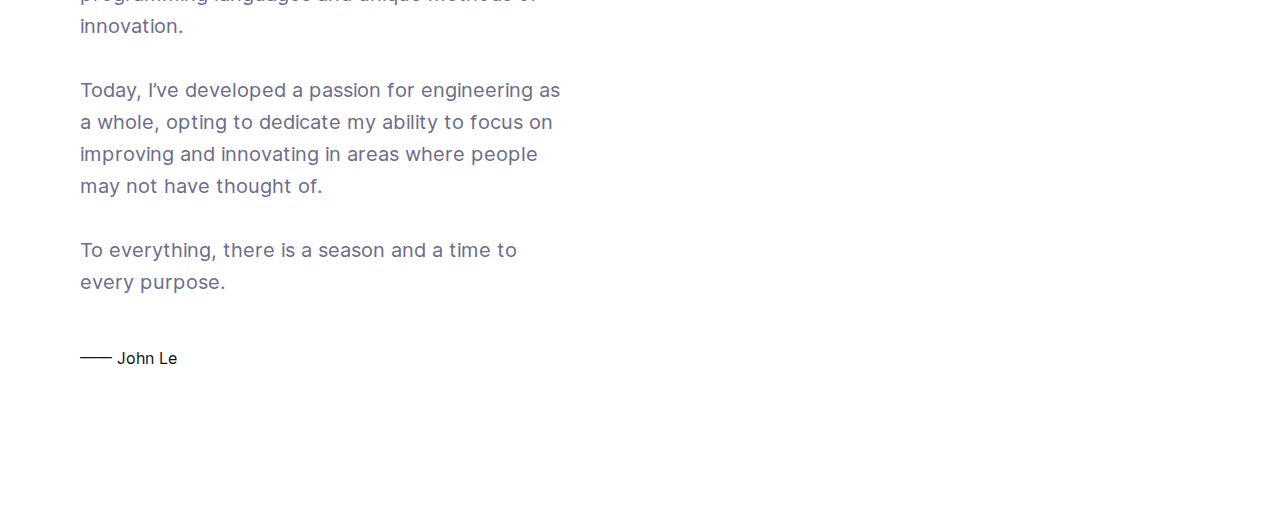
==== commit c7ce892e: "Update index.html" ====
--- a/index.html
+++ b/index.html
@@ -11,11 +11,11 @@
 <meta property="og:type" content="website">
 <meta property="og:title" content="John Le - Engineering Professional">
 <meta property="og:description" content="John Le is a results-driven engineering professional with expertise in electrical engineering, RF communications, and software development. Committed to developing innovative solutions that meet the highest quality standards.">
-<meta property="og:image" content="https://i.imgur.com/Z7PqzNa.jpg">
+<meta property="og:image" content="./img/card.png">
 <meta name="twitter:card" content="summary_large_image">
 <meta name="twitter:title" content="John Le — Engineering Professional">
 <meta name="twitter:description" content="John Le is a results-driven engineering professional with expertise in electrical engineering, RF communications, and software development. Committed to developing innovative solutions that meet the highest quality standards.">
-<meta name="twitter:image" content="[data-uri]">
+<meta name="twitter:image" content="./img/card.png">
 <link rel="canonical" href="https://johnle.org/">
 <meta property="og:url" content="https://johnle.org/">
 <link rel="modulepreload" href="./lib/js/chunk-WVR3IU5I.mjs">
@@ -31,7 +31,7 @@
  
  
  <div id="main" data-framer-hydrate-v2="{&quot;routeId&quot;:&quot;augiA20Il&quot;,&quot;localizationId&quot;:&quot;default&quot;,&quot;localeId&quot;:&quot;default&quot;}" data-framer-ssr-released-at="2023-10-19T14:59:39.141Z" data-framer-page-optimized-at="2023-10-27T18:18:28.888Z"><div class="framer-uymbm framer-ImWaF framer-EZfPU framer-zIUYv" style="display:contents"><div class="framer-72rtr7" style="min-height:100vh;width:auto"><div class="framer-rjyxtn"><div class="framer-3wlist-container" data-framer-appear-id="3wlist" style="opacity:1;transform:none"><div class="framer-IXJEt framer-LGDfB framer-ImWaF framer-v-1e5xonn" style="display:contents" tabindex="0"><div class="framer-1e5xonn" data-framer-name="Variant 1" style="width:100%;opacity:1"><div class="framer-2qussj" data-framer-name="Frame" style="border-radius:16px;opacity:1"><div class="framer-3jn2oo" style="opacity:1"><div class="framer-yweoc" data-framer-name="Profile Image" style="border-radius:40px;opacity:1"><div style="position:absolute;border-radius:inherit;top:0;right:0;bottom:0;left:0" data-framer-background-image-wrapper="true"><img src="[data-uri]" alt="" sizes="80px" style="display:block;width:100%;height:100%;border-radius:inherit;object-position:center;object-fit:cover;image-rendering:auto"></div></div><div class="framer-1gsjhh6" data-framer-name="Content" style="opacity:1"><div class="framer-1jh4t5h" data-framer-name="Name" style="opacity:1"><div class="framer-179v8oe" style="outline:none;display:flex;flex-direction:column;justify-content:flex-start;flex-shrink:0;--extracted-1sp2osd:var(--token-55eb047e-6490-4b7d-a079-18fd39e39048,rgb(82,82,82));--extracted-f12k5c:var(--token-55eb047e-6490-4b7d-a079-18fd39e39048,rgb(82,82,82));--extracted-gdpscs:var(--token-c3cb0cd5-b51f-4513-b6f3-4eb1d93cac0a,rgb(22,22,22));--framer-link-text-color:rgb(0,153,255);--framer-link-text-decoration:underline;--framer-paragraph-spacing:0px;transform:none;opacity:1" data-framer-component-type="RichTextContainer"><h1 class="framer-text framer-styles-preset-3nqyhf" data-styles-preset="YAP816Y5n" style="--framer-text-color:var(--extracted-gdpscs)"><span style="--framer-text-color:var(--extracted-1sp2osd)" class="framer-text">John Le</span>
-I'm an engineering professional based in Rochester, NY with a focus on innovative solutions and quality assurance.<span style="--framer-text-color:var(--extracted-f12k5c)" class="framer-text"></span></h1></div></div></div></div></div></div></div></div><div class="framer-17y9syq" style="opacity:1;transform:none"><div class="framer-7nlwpy"><div class="framer-5pzeu" data-framer-name="Sections" name="Sections"><div class="framer-fsbsw0-container"><div class="framer-T28Jp framer-BA6vY framer-v-qlb0ao" style="display:contents" tabindex="0"><div class="framer-qlb0ao" data-framer-name="Title" style="opacity:1"><div class="framer-ubu9v2" style="opacity:1"><div class="framer-fy2w6j" data-framer-name="Title" style="opacity:1"><div class="framer-1sorwr7" style="outline:none;display:flex;flex-direction:column;justify-content:flex-start;flex-shrink:0;--framer-link-text-color:rgb(0,153,255);--framer-link-text-decoration:underline;--framer-paragraph-spacing:0px;transform:none;opacity:1" data-framer-component-type="RichTextContainer"><h2 class="framer-text framer-styles-preset-1wml6uu" data-styles-preset="fVxnimdqP">Resume</h2></div></div></div></div></div></div></div><div class="framer-krg9wz-container"><div class="framer-g2STr framer-jBSFu framer-EZfPU framer-v-1xwy8eu" style="display:contents" tabindex="0"><a class="framer-1xwy8eu framer-mav2vh" data-framer-name="Deafult" data-highlight="true" style="background-color:rgba(0,0,0,0);border-radius:16px;width:100%;opacity:1" target="_blank" rel="noopener" href="https://johnle.org/resume/"><div class="framer-1ar6aql" data-framer-name="Frame" style="border-radius:16px;opacity:1"><div class="framer-5h84r3" data-framer-name="Content" style="opacity:1"><div class="framer-t1h2bk" data-framer-name="Icon" style="border-radius:80px;opacity:1"><div style="position:absolute;border-radius:inherit;top:0;right:0;bottom:0;left:0" data-framer-background-image-wrapper="true"><img alt="" sizes="56px" style="display:block;width:100%;height:100%;border-radius:inherit;object-position:center;object-fit:cover;image-rendering:auto" src="[data-uri]"></div><div class="framer-1dg59br" data-framer-name="Icon" style="opacity:1"></div></div><div class="framer-q16cw5" data-framer-name="Text" style="opacity:1"><div class="framer-1rki992" style="outline:none;display:flex;flex-direction:column;justify-content:flex-start;flex-shrink:0;--extracted-a0htzi:var(--token-c3cb0cd5-b51f-4513-b6f3-4eb1d93cac0a,rgb(22,22,22));--framer-link-text-color:rgb(0,153,255);--framer-link-text-decoration:underline;--framer-paragraph-spacing:0px;transform:none;opacity:1" data-framer-component-type="RichTextContainer"><h3 class="framer-text framer-styles-preset-12lj5ox" data-styles-preset="YckFIlg3V" style="--framer-text-color:var(--extracted-a0htzi)">Resume</h3></div><div class="framer-859e67" style="outline:none;display:flex;flex-direction:column;justify-content:flex-start;flex-shrink:0;--extracted-r6o4lv:var(--token-55eb047e-6490-4b7d-a079-18fd39e39048,rgb(82,82,82));--framer-link-text-color:rgb(0,153,255);--framer-link-text-decoration:underline;--framer-paragraph-spacing:0px;transform:none;opacity:1" data-framer-component-type="RichTextContainer"><p class="framer-text framer-styles-preset-5jc6kk" data-styles-preset="uN7ARtA8D" style="--framer-text-color:var(--extracted-r6o4lv)">/in/JohnLe</p></div></div></div></div></a></div></div></div><div class="framer-7nlwpy"><div class="framer-5pzeu" data-framer-name="Sections" name="Sections"><div class="framer-fsbsw0-container"><div class="framer-T28Jp framer-BA6vY framer-v-qlb0ao" style="display:contents" tabindex="0"><div class="framer-qlb0ao" data-framer-name="Title" style="opacity:1"><div class="framer-ubu9v2" style="opacity:1"><div class="framer-fy2w6j" data-framer-name="Title" style="opacity:1"><div class="framer-1sorwr7" style="outline:none;display:flex;flex-direction:column;justify-content:flex-start;flex-shrink:0;--framer-link-text-color:rgb(0,153,255);--framer-link-text-decoration:underline;--framer-paragraph-spacing:0px;transform:none;opacity:1" data-framer-component-type="RichTextContainer"><h2 class="framer-text framer-styles-preset-1wml6uu" data-styles-preset="fVxnimdqP">Contact</h2></div></div></div></div></div></div></div><div class="framer-krg9wz-container"><div class="framer-g2STr framer-jBSFu framer-EZfPU framer-v-1xwy8eu" style="display:contents" tabindex="0"><a class="framer-1xwy8eu framer-mav2vh" data-framer-name="Deafult" data-highlight="true" style="background-color:rgba(0,0,0,0);border-radius:16px;width:100%;opacity:1" target="_blank" rel="noopener" href="https://linkedin.com/in/johnle"><div class="framer-1ar6aql" data-framer-name="Frame" style="border-radius:16px;opacity:1"><div class="framer-5h84r3" data-framer-name="Content" style="opacity:1"><div class="framer-t1h2bk" data-framer-name="Icon" style="border-radius:80px;opacity:1"><div style="position:absolute;border-radius:inherit;top:0;right:0;bottom:0;left:0" data-framer-background-image-wrapper="true"><img alt="" sizes="56px" style="display:block;width:100%;height:100%;border-radius:inherit;object-position:center;object-fit:cover;image-rendering:auto" src="[data-uri]"></div><div class="framer-1dg59br" data-framer-name="Icon" style="opacity:1"></div></div><div class="framer-q16cw5" data-framer-name="Text" style="opacity:1"><div class="framer-1rki992" style="outline:none;display:flex;flex-direction:column;justify-content:flex-start;flex-shrink:0;--extracted-a0htzi:var(--token-c3cb0cd5-b51f-4513-b6f3-4eb1d93cac0a,rgb(22,22,22));--framer-link-text-color:rgb(0,153,255);--framer-link-text-decoration:underline;--framer-paragraph-spacing:0px;transform:none;opacity:1" data-framer-component-type="RichTextContainer"><h3 class="framer-text framer-styles-preset-12lj5ox" data-styles-preset="YckFIlg3V" style="--framer-text-color:var(--extracted-a0htzi)">LinkedIn</h3></div><div class="framer-859e67" style="outline:none;display:flex;flex-direction:column;justify-content:flex-start;flex-shrink:0;--extracted-r6o4lv:var(--token-55eb047e-6490-4b7d-a079-18fd39e39048,rgb(82,82,82));--framer-link-text-color:rgb(0,153,255);--framer-link-text-decoration:underline;--framer-paragraph-spacing:0px;transform:none;opacity:1" data-framer-component-type="RichTextContainer"><p class="framer-text framer-styles-preset-5jc6kk" data-styles-preset="uN7ARtA8D" style="--framer-text-color:var(--extracted-r6o4lv)">/in/JohnLe</p></div></div></div></div></a></div></div><div class="framer-1qc5vnp-container"><div class="framer-g2STr framer-jBSFu framer-EZfPU framer-v-1xwy8eu" style="display:contents" tabindex="0"><a class="framer-1xwy8eu framer-mav2vh" data-framer-name="Deafult" data-highlight="true" style="background-color:rgba(0,0,0,0);width:100%;opacity:1;border-radius:16px" target="_blank" rel="noopener" href="mailto:john@johnle.org"><div class="framer-1ar6aql" data-framer-name="Frame" style="opacity:1;border-radius:16px"><div class="framer-5h84r3" data-framer-name="Content" style="opacity:1"><div class="framer-t1h2bk" data-framer-name="Icon" style="opacity:1;border-radius:80px"><div style="position:absolute;border-radius:inherit;top:0;right:0;bottom:0;left:0" data-framer-background-image-wrapper="true"><img alt="" sizes="56px" style="display:block;width:100%;height:100%;border-radius:inherit;object-position:center;object-fit:cover;image-rendering:auto" src="[data-uri]"></div><div class="framer-1dg59br" data-framer-name="Icon" style="opacity:1"></div></div><div class="framer-q16cw5" data-framer-name="Text" style="opacity:1"><div class="framer-1rki992" style="outline:none;display:flex;flex-direction:column;justify-content:flex-start;flex-shrink:0;--extracted-a0htzi:var(--token-c3cb0cd5-b51f-4513-b6f3-4eb1d93cac0a,rgb(22,22,22));--framer-link-text-color:rgb(0,153,255);--framer-link-text-decoration:underline;--framer-paragraph-spacing:0px;transform:none;opacity:1" data-framer-component-type="RichTextContainer"><h3 class="framer-text framer-styles-preset-12lj5ox" data-styles-preset="YckFIlg3V" style="--framer-text-color:var(--extracted-a0htzi)">Email</h3></div><div class="framer-859e67" style="outline:none;display:flex;flex-direction:column;justify-content:flex-start;flex-shrink:0;--extracted-r6o4lv:var(--token-55eb047e-6490-4b7d-a079-18fd39e39048,rgb(82,82,82));--framer-link-text-color:rgb(0,153,255);--framer-link-text-decoration:underline;--framer-paragraph-spacing:0px;transform:none;opacity:1" data-framer-component-type="RichTextContainer"><p class="framer-text framer-styles-preset-5jc6kk" data-styles-preset="uN7ARtA8D" style="--framer-text-color:var(--extracted-r6o4lv)">John@JohnLe.org</p></div></div></div></div></a></div></div></div><div class="framer-1ebaff0"><div class="framer-11u2w5p" data-framer-name="Sections" name="Sections"><div class="framer-10kcfrd-container"><div class="framer-T28Jp framer-BA6vY framer-v-qlb0ao" style="display:contents" tabindex="0"><div class="framer-qlb0ao" data-framer-name="Title" style="opacity:1"><div class="framer-ubu9v2" style="opacity:1"><div class="framer-fy2w6j" data-framer-name="Title" style="opacity:1"><div class="framer-1sorwr7" style="outline:none;display:flex;flex-direction:column;justify-content:flex-start;flex-shrink:0;--framer-link-text-color:rgb(0,153,255);--framer-link-text-decoration:underline;--framer-paragraph-spacing:0px;transform:none;opacity:1" data-framer-component-type="RichTextContainer"><h2 class="framer-text framer-styles-preset-1wml6uu" data-styles-preset="fVxnimdqP">About Me</h2></div></div></div></div></div></div></div><div class="framer-f5m8pf"><div class="framer-7v09br" style="outline:none;display:flex;flex-direction:column;justify-content:flex-start;flex-shrink:0;transform:none" data-framer-component-type="RichTextContainer"><p class="framer-text framer-styles-preset-21ogod" data-styles-preset="xZndidUCt" style="--framer-text-color:var(--token-55eb047e-6490-4b7d-a079-18fd39e39048,rgb(82,82,82))">I’m John, an engineering professional living in Rochester, NY. A a firm believer in innovation and change, I'm keen on exploring unique and efficient solutions - from software development to effective proccess improvement.</p><p class="framer-text framer-styles-preset-21ogod" data-styles-preset="xZndidUCt" style="--framer-text-color:var(--token-55eb047e-6490-4b7d-a079-18fd39e39048,rgb(82,82,82))">I've spent a majority of my youth exploring different branches of engineering, different programming languages and unique methods of innovation.</p><p class="framer-text framer-styles-preset-21ogod" data-styles-preset="xZndidUCt" style="--framer-text-color:var(--token-55eb047e-6490-4b7d-a079-18fd39e39048,rgb(82,82,82))">Today, I’ve developed a passion for engineering as a whole, opting to dedicate my ability to focus on improving and innovating in areas where people may not have thought of.</p><p class="framer-text framer-styles-preset-21ogod" data-styles-preset="xZndidUCt" style="--framer-text-color:var(--token-55eb047e-6490-4b7d-a079-18fd39e39048,rgb(82,82,82))">To everything, there is a season and a time to every purpose.</p><p class="framer-text framer-styles-preset-5jc6kk" data-styles-preset="uN7ARtA8D" style="--framer-text-color:var(--token-55eb047e-6490-4b7d-a079-18fd39e39048,rgb(82,82,82))"><br class="framer-text"><br class="framer-text trailing-break"></p><p class="framer-text framer-styles-preset-5jc6kk" data-styles-preset="uN7ARtA8D" style="--framer-text-color:var(--token-55eb047e-6490-4b7d-a079-18fd39e39048,rgb(82,82,82))"><a class="framer-text framer-styles-preset-nwn3n9" data-styles-preset="UXDhIe83X" href="https://johnle.org/" rel="noopener">—— John Le</a></p></div></div></div></div></div></div><div id="overlay"></div></div></div><div id="svg-templates" style="position:absolute;overflow:hidden;top:0;left:0;width:0;height:0">
+I'm an engineering professional based in Rochester, NY with a focus on thinking outside of the box to creare and support innovative solutions.<span style="--framer-text-color:var(--extracted-f12k5c)" class="framer-text"></span></h1></div></div></div></div></div></div></div></div><div class="framer-17y9syq" style="opacity:1;transform:none"><div class="framer-7nlwpy"><div class="framer-5pzeu" data-framer-name="Sections" name="Sections"><div class="framer-fsbsw0-container"><div class="framer-T28Jp framer-BA6vY framer-v-qlb0ao" style="display:contents" tabindex="0"><div class="framer-qlb0ao" data-framer-name="Title" style="opacity:1"><div class="framer-ubu9v2" style="opacity:1"><div class="framer-fy2w6j" data-framer-name="Title" style="opacity:1"><div class="framer-1sorwr7" style="outline:none;display:flex;flex-direction:column;justify-content:flex-start;flex-shrink:0;--framer-link-text-color:rgb(0,153,255);--framer-link-text-decoration:underline;--framer-paragraph-spacing:0px;transform:none;opacity:1" data-framer-component-type="RichTextContainer"><h2 class="framer-text framer-styles-preset-1wml6uu" data-styles-preset="fVxnimdqP">Resume</h2></div></div></div></div></div></div></div><div class="framer-krg9wz-container"><div class="framer-g2STr framer-jBSFu framer-EZfPU framer-v-1xwy8eu" style="display:contents" tabindex="0"><a class="framer-1xwy8eu framer-mav2vh" data-framer-name="Deafult" data-highlight="true" style="background-color:rgba(0,0,0,0);border-radius:16px;width:100%;opacity:1" target="_blank" rel="noopener" href="https://johnle.org/resume/"><div class="framer-1ar6aql" data-framer-name="Frame" style="border-radius:16px;opacity:1"><div class="framer-5h84r3" data-framer-name="Content" style="opacity:1"><div class="framer-t1h2bk" data-framer-name="Icon" style="border-radius:80px;opacity:1"><div style="position:absolute;border-radius:inherit;top:0;right:0;bottom:0;left:0" data-framer-background-image-wrapper="true"><img alt="" sizes="56px" style="display:block;width:100%;height:100%;border-radius:inherit;object-position:center;object-fit:cover;image-rendering:auto" src="[data-uri]"></div><div class="framer-1dg59br" data-framer-name="Icon" style="opacity:1"></div></div><div class="framer-q16cw5" data-framer-name="Text" style="opacity:1"><div class="framer-1rki992" style="outline:none;display:flex;flex-direction:column;justify-content:flex-start;flex-shrink:0;--extracted-a0htzi:var(--token-c3cb0cd5-b51f-4513-b6f3-4eb1d93cac0a,rgb(22,22,22));--framer-link-text-color:rgb(0,153,255);--framer-link-text-decoration:underline;--framer-paragraph-spacing:0px;transform:none;opacity:1" data-framer-component-type="RichTextContainer"><h3 class="framer-text framer-styles-preset-12lj5ox" data-styles-preset="YckFIlg3V" style="--framer-text-color:var(--extracted-a0htzi)">Resume</h3></div><div class="framer-859e67" style="outline:none;display:flex;flex-direction:column;justify-content:flex-start;flex-shrink:0;--extracted-r6o4lv:var(--token-55eb047e-6490-4b7d-a079-18fd39e39048,rgb(82,82,82));--framer-link-text-color:rgb(0,153,255);--framer-link-text-decoration:underline;--framer-paragraph-spacing:0px;transform:none;opacity:1" data-framer-component-type="RichTextContainer"><p class="framer-text framer-styles-preset-5jc6kk" data-styles-preset="uN7ARtA8D" style="--framer-text-color:var(--extracted-r6o4lv)">/in/JohnLe</p></div></div></div></div></a></div></div></div><div class="framer-7nlwpy"><div class="framer-5pzeu" data-framer-name="Sections" name="Sections"><div class="framer-fsbsw0-container"><div class="framer-T28Jp framer-BA6vY framer-v-qlb0ao" style="display:contents" tabindex="0"><div class="framer-qlb0ao" data-framer-name="Title" style="opacity:1"><div class="framer-ubu9v2" style="opacity:1"><div class="framer-fy2w6j" data-framer-name="Title" style="opacity:1"><div class="framer-1sorwr7" style="outline:none;display:flex;flex-direction:column;justify-content:flex-start;flex-shrink:0;--framer-link-text-color:rgb(0,153,255);--framer-link-text-decoration:underline;--framer-paragraph-spacing:0px;transform:none;opacity:1" data-framer-component-type="RichTextContainer"><h2 class="framer-text framer-styles-preset-1wml6uu" data-styles-preset="fVxnimdqP">Contact</h2></div></div></div></div></div></div></div><div class="framer-krg9wz-container"><div class="framer-g2STr framer-jBSFu framer-EZfPU framer-v-1xwy8eu" style="display:contents" tabindex="0"><a class="framer-1xwy8eu framer-mav2vh" data-framer-name="Deafult" data-highlight="true" style="background-color:rgba(0,0,0,0);border-radius:16px;width:100%;opacity:1" target="_blank" rel="noopener" href="https://linkedin.com/in/johnle"><div class="framer-1ar6aql" data-framer-name="Frame" style="border-radius:16px;opacity:1"><div class="framer-5h84r3" data-framer-name="Content" style="opacity:1"><div class="framer-t1h2bk" data-framer-name="Icon" style="border-radius:80px;opacity:1"><div style="position:absolute;border-radius:inherit;top:0;right:0;bottom:0;left:0" data-framer-background-image-wrapper="true"><img alt="" sizes="56px" style="display:block;width:100%;height:100%;border-radius:inherit;object-position:center;object-fit:cover;image-rendering:auto" src="[data-uri]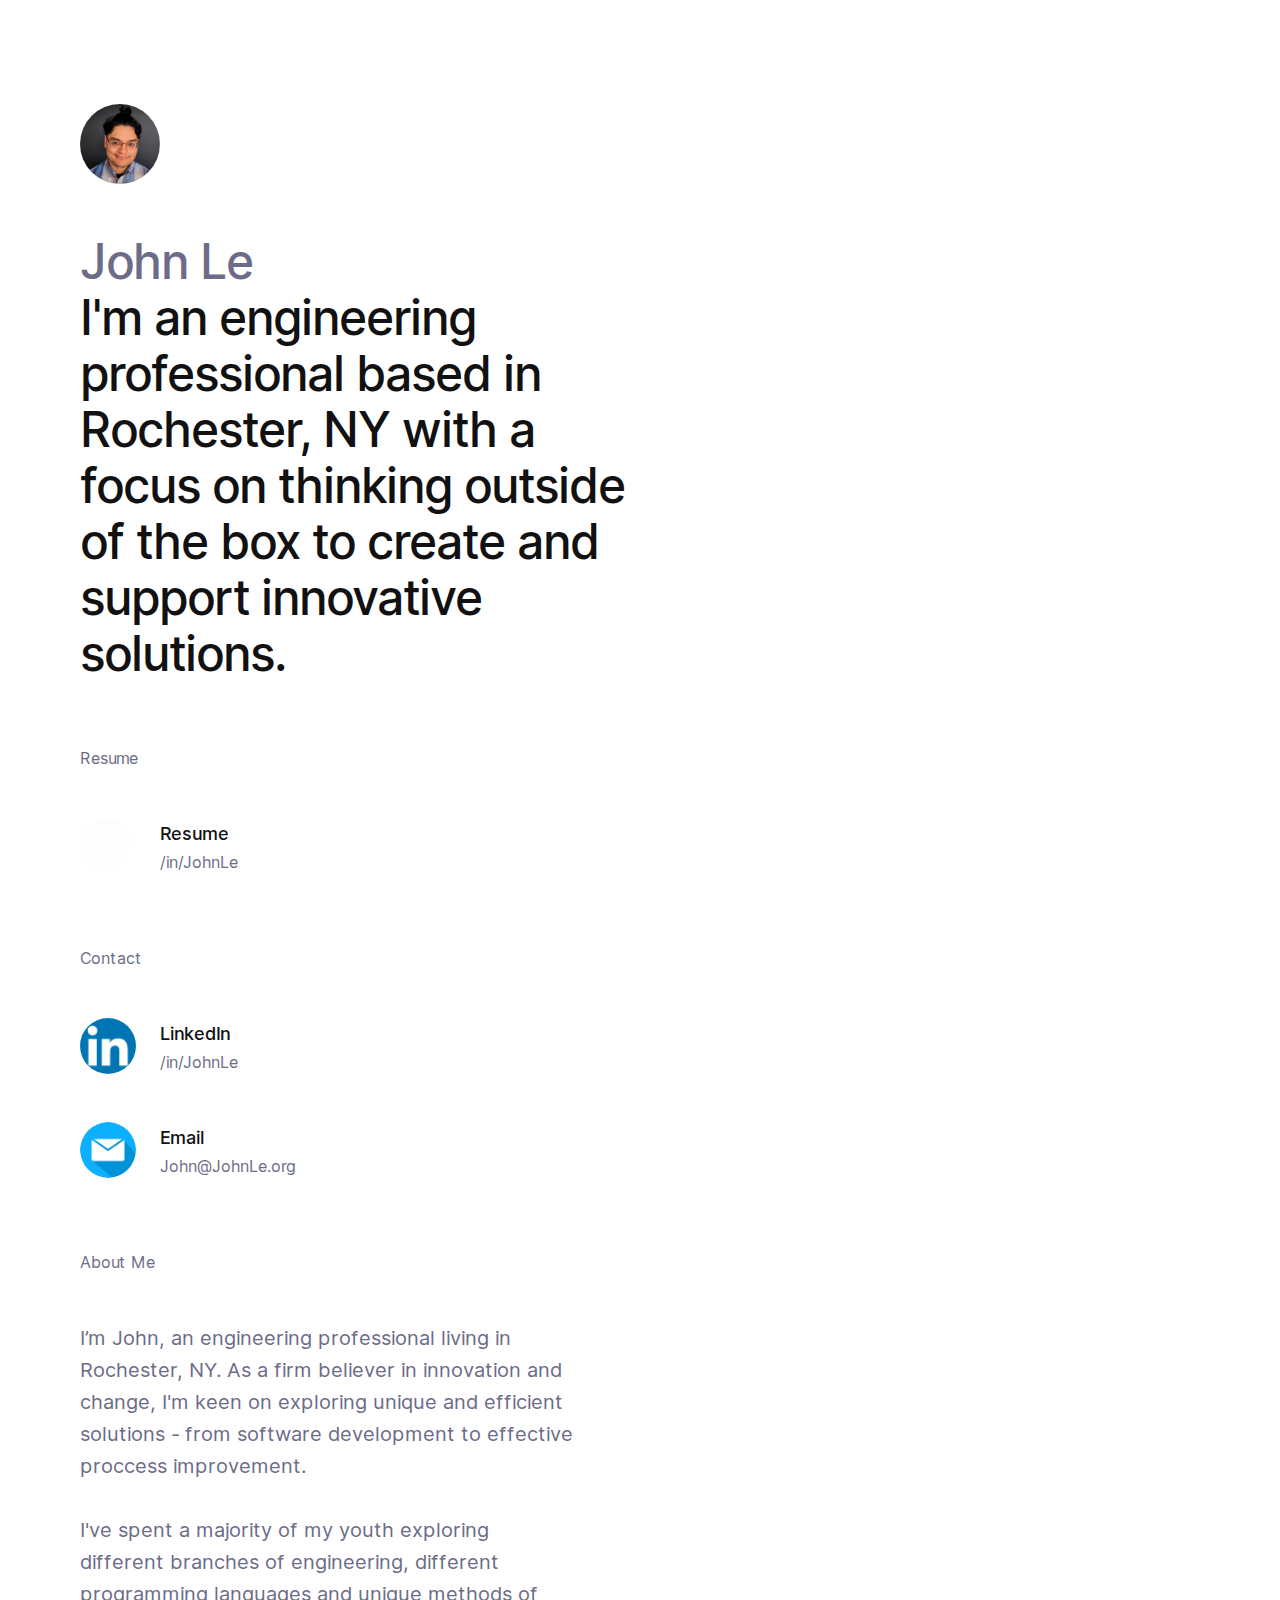
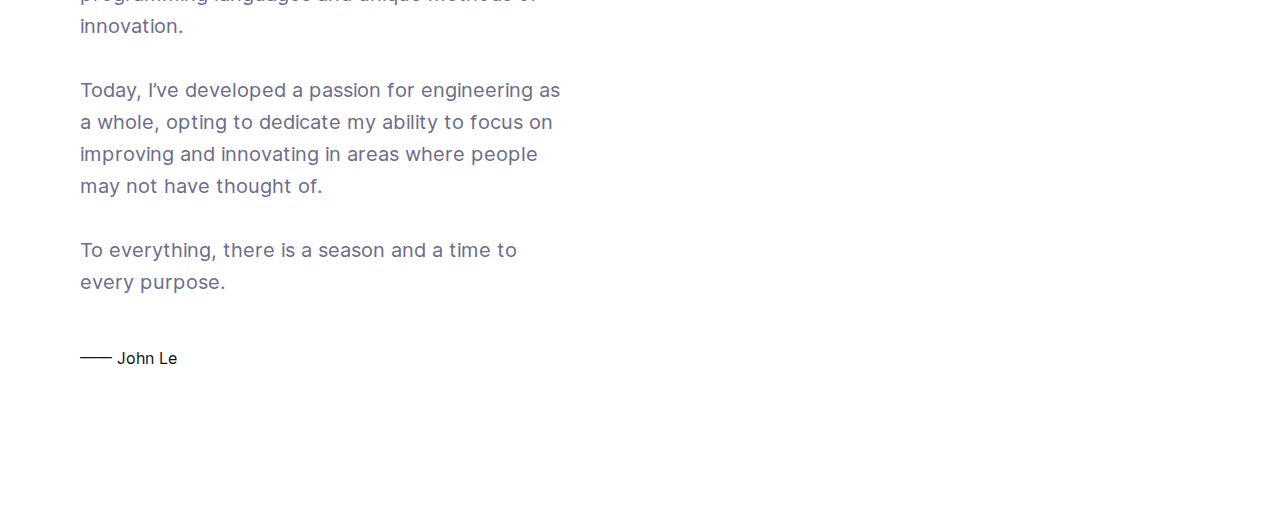
==== commit 3f0adf02: "Update index.html" ====
--- a/index.html
+++ b/index.html
@@ -31,7 +31,7 @@
  
  
  <div id="main" data-framer-hydrate-v2="{&quot;routeId&quot;:&quot;augiA20Il&quot;,&quot;localizationId&quot;:&quot;default&quot;,&quot;localeId&quot;:&quot;default&quot;}" data-framer-ssr-released-at="2023-10-19T14:59:39.141Z" data-framer-page-optimized-at="2023-10-27T18:18:28.888Z"><div class="framer-uymbm framer-ImWaF framer-EZfPU framer-zIUYv" style="display:contents"><div class="framer-72rtr7" style="min-height:100vh;width:auto"><div class="framer-rjyxtn"><div class="framer-3wlist-container" data-framer-appear-id="3wlist" style="opacity:1;transform:none"><div class="framer-IXJEt framer-LGDfB framer-ImWaF framer-v-1e5xonn" style="display:contents" tabindex="0"><div class="framer-1e5xonn" data-framer-name="Variant 1" style="width:100%;opacity:1"><div class="framer-2qussj" data-framer-name="Frame" style="border-radius:16px;opacity:1"><div class="framer-3jn2oo" style="opacity:1"><div class="framer-yweoc" data-framer-name="Profile Image" style="border-radius:40px;opacity:1"><div style="position:absolute;border-radius:inherit;top:0;right:0;bottom:0;left:0" data-framer-background-image-wrapper="true"><img src="[data-uri]" alt="" sizes="80px" style="display:block;width:100%;height:100%;border-radius:inherit;object-position:center;object-fit:cover;image-rendering:auto"></div></div><div class="framer-1gsjhh6" data-framer-name="Content" style="opacity:1"><div class="framer-1jh4t5h" data-framer-name="Name" style="opacity:1"><div class="framer-179v8oe" style="outline:none;display:flex;flex-direction:column;justify-content:flex-start;flex-shrink:0;--extracted-1sp2osd:var(--token-55eb047e-6490-4b7d-a079-18fd39e39048,rgb(82,82,82));--extracted-f12k5c:var(--token-55eb047e-6490-4b7d-a079-18fd39e39048,rgb(82,82,82));--extracted-gdpscs:var(--token-c3cb0cd5-b51f-4513-b6f3-4eb1d93cac0a,rgb(22,22,22));--framer-link-text-color:rgb(0,153,255);--framer-link-text-decoration:underline;--framer-paragraph-spacing:0px;transform:none;opacity:1" data-framer-component-type="RichTextContainer"><h1 class="framer-text framer-styles-preset-3nqyhf" data-styles-preset="YAP816Y5n" style="--framer-text-color:var(--extracted-gdpscs)"><span style="--framer-text-color:var(--extracted-1sp2osd)" class="framer-text">John Le</span>
-I'm an engineering professional based in Rochester, NY with a focus on thinking outside of the box to creare and support innovative solutions.<span style="--framer-text-color:var(--extracted-f12k5c)" class="framer-text"></span></h1></div></div></div></div></div></div></div></div><div class="framer-17y9syq" style="opacity:1;transform:none"><div class="framer-7nlwpy"><div class="framer-5pzeu" data-framer-name="Sections" name="Sections"><div class="framer-fsbsw0-container"><div class="framer-T28Jp framer-BA6vY framer-v-qlb0ao" style="display:contents" tabindex="0"><div class="framer-qlb0ao" data-framer-name="Title" style="opacity:1"><div class="framer-ubu9v2" style="opacity:1"><div class="framer-fy2w6j" data-framer-name="Title" style="opacity:1"><div class="framer-1sorwr7" style="outline:none;display:flex;flex-direction:column;justify-content:flex-start;flex-shrink:0;--framer-link-text-color:rgb(0,153,255);--framer-link-text-decoration:underline;--framer-paragraph-spacing:0px;transform:none;opacity:1" data-framer-component-type="RichTextContainer"><h2 class="framer-text framer-styles-preset-1wml6uu" data-styles-preset="fVxnimdqP">Resume</h2></div></div></div></div></div></div></div><div class="framer-krg9wz-container"><div class="framer-g2STr framer-jBSFu framer-EZfPU framer-v-1xwy8eu" style="display:contents" tabindex="0"><a class="framer-1xwy8eu framer-mav2vh" data-framer-name="Deafult" data-highlight="true" style="background-color:rgba(0,0,0,0);border-radius:16px;width:100%;opacity:1" target="_blank" rel="noopener" href="https://johnle.org/resume/"><div class="framer-1ar6aql" data-framer-name="Frame" style="border-radius:16px;opacity:1"><div class="framer-5h84r3" data-framer-name="Content" style="opacity:1"><div class="framer-t1h2bk" data-framer-name="Icon" style="border-radius:80px;opacity:1"><div style="position:absolute;border-radius:inherit;top:0;right:0;bottom:0;left:0" data-framer-background-image-wrapper="true"><img alt="" sizes="56px" style="display:block;width:100%;height:100%;border-radius:inherit;object-position:center;object-fit:cover;image-rendering:auto" src="[data-uri]"></div><div class="framer-1dg59br" data-framer-name="Icon" style="opacity:1"></div></div><div class="framer-q16cw5" data-framer-name="Text" style="opacity:1"><div class="framer-1rki992" style="outline:none;display:flex;flex-direction:column;justify-content:flex-start;flex-shrink:0;--extracted-a0htzi:var(--token-c3cb0cd5-b51f-4513-b6f3-4eb1d93cac0a,rgb(22,22,22));--framer-link-text-color:rgb(0,153,255);--framer-link-text-decoration:underline;--framer-paragraph-spacing:0px;transform:none;opacity:1" data-framer-component-type="RichTextContainer"><h3 class="framer-text framer-styles-preset-12lj5ox" data-styles-preset="YckFIlg3V" style="--framer-text-color:var(--extracted-a0htzi)">Resume</h3></div><div class="framer-859e67" style="outline:none;display:flex;flex-direction:column;justify-content:flex-start;flex-shrink:0;--extracted-r6o4lv:var(--token-55eb047e-6490-4b7d-a079-18fd39e39048,rgb(82,82,82));--framer-link-text-color:rgb(0,153,255);--framer-link-text-decoration:underline;--framer-paragraph-spacing:0px;transform:none;opacity:1" data-framer-component-type="RichTextContainer"><p class="framer-text framer-styles-preset-5jc6kk" data-styles-preset="uN7ARtA8D" style="--framer-text-color:var(--extracted-r6o4lv)">/in/JohnLe</p></div></div></div></div></a></div></div></div><div class="framer-7nlwpy"><div class="framer-5pzeu" data-framer-name="Sections" name="Sections"><div class="framer-fsbsw0-container"><div class="framer-T28Jp framer-BA6vY framer-v-qlb0ao" style="display:contents" tabindex="0"><div class="framer-qlb0ao" data-framer-name="Title" style="opacity:1"><div class="framer-ubu9v2" style="opacity:1"><div class="framer-fy2w6j" data-framer-name="Title" style="opacity:1"><div class="framer-1sorwr7" style="outline:none;display:flex;flex-direction:column;justify-content:flex-start;flex-shrink:0;--framer-link-text-color:rgb(0,153,255);--framer-link-text-decoration:underline;--framer-paragraph-spacing:0px;transform:none;opacity:1" data-framer-component-type="RichTextContainer"><h2 class="framer-text framer-styles-preset-1wml6uu" data-styles-preset="fVxnimdqP">Contact</h2></div></div></div></div></div></div></div><div class="framer-krg9wz-container"><div class="framer-g2STr framer-jBSFu framer-EZfPU framer-v-1xwy8eu" style="display:contents" tabindex="0"><a class="framer-1xwy8eu framer-mav2vh" data-framer-name="Deafult" data-highlight="true" style="background-color:rgba(0,0,0,0);border-radius:16px;width:100%;opacity:1" target="_blank" rel="noopener" href="https://linkedin.com/in/johnle"><div class="framer-1ar6aql" data-framer-name="Frame" style="border-radius:16px;opacity:1"><div class="framer-5h84r3" data-framer-name="Content" style="opacity:1"><div class="framer-t1h2bk" data-framer-name="Icon" style="border-radius:80px;opacity:1"><div style="position:absolute;border-radius:inherit;top:0;right:0;bottom:0;left:0" data-framer-background-image-wrapper="true"><img alt="" sizes="56px" style="display:block;width:100%;height:100%;border-radius:inherit;object-position:center;object-fit:cover;image-rendering:auto" src="[data-uri]"></div><div class="framer-1dg59br" data-framer-name="Icon" style="opacity:1"></div></div><div class="framer-q16cw5" data-framer-name="Text" style="opacity:1"><div class="framer-1rki992" style="outline:none;display:flex;flex-direction:column;justify-content:flex-start;flex-shrink:0;--extracted-a0htzi:var(--token-c3cb0cd5-b51f-4513-b6f3-4eb1d93cac0a,rgb(22,22,22));--framer-link-text-color:rgb(0,153,255);--framer-link-text-decoration:underline;--framer-paragraph-spacing:0px;transform:none;opacity:1" data-framer-component-type="RichTextContainer"><h3 class="framer-text framer-styles-preset-12lj5ox" data-styles-preset="YckFIlg3V" style="--framer-text-color:var(--extracted-a0htzi)">LinkedIn</h3></div><div class="framer-859e67" style="outline:none;display:flex;flex-direction:column;justify-content:flex-start;flex-shrink:0;--extracted-r6o4lv:var(--token-55eb047e-6490-4b7d-a079-18fd39e39048,rgb(82,82,82));--framer-link-text-color:rgb(0,153,255);--framer-link-text-decoration:underline;--framer-paragraph-spacing:0px;transform:none;opacity:1" data-framer-component-type="RichTextContainer"><p class="framer-text framer-styles-preset-5jc6kk" data-styles-preset="uN7ARtA8D" style="--framer-text-color:var(--extracted-r6o4lv)">/in/JohnLe</p></div></div></div></div></a></div></div><div class="framer-1qc5vnp-container"><div class="framer-g2STr framer-jBSFu framer-EZfPU framer-v-1xwy8eu" style="display:contents" tabindex="0"><a class="framer-1xwy8eu framer-mav2vh" data-framer-name="Deafult" data-highlight="true" style="background-color:rgba(0,0,0,0);width:100%;opacity:1;border-radius:16px" target="_blank" rel="noopener" href="mailto:john@johnle.org"><div class="framer-1ar6aql" data-framer-name="Frame" style="opacity:1;border-radius:16px"><div class="framer-5h84r3" data-framer-name="Content" style="opacity:1"><div class="framer-t1h2bk" data-framer-name="Icon" style="opacity:1;border-radius:80px"><div style="position:absolute;border-radius:inherit;top:0;right:0;bottom:0;left:0" data-framer-background-image-wrapper="true"><img alt="" sizes="56px" style="display:block;width:100%;height:100%;border-radius:inherit;object-position:center;object-fit:cover;image-rendering:auto" src="[data-uri]"></div><div class="framer-1dg59br" data-framer-name="Icon" style="opacity:1"></div></div><div class="framer-q16cw5" data-framer-name="Text" style="opacity:1"><div class="framer-1rki992" style="outline:none;display:flex;flex-direction:column;justify-content:flex-start;flex-shrink:0;--extracted-a0htzi:var(--token-c3cb0cd5-b51f-4513-b6f3-4eb1d93cac0a,rgb(22,22,22));--framer-link-text-color:rgb(0,153,255);--framer-link-text-decoration:underline;--framer-paragraph-spacing:0px;transform:none;opacity:1" data-framer-component-type="RichTextContainer"><h3 class="framer-text framer-styles-preset-12lj5ox" data-styles-preset="YckFIlg3V" style="--framer-text-color:var(--extracted-a0htzi)">Email</h3></div><div class="framer-859e67" style="outline:none;display:flex;flex-direction:column;justify-content:flex-start;flex-shrink:0;--extracted-r6o4lv:var(--token-55eb047e-6490-4b7d-a079-18fd39e39048,rgb(82,82,82));--framer-link-text-color:rgb(0,153,255);--framer-link-text-decoration:underline;--framer-paragraph-spacing:0px;transform:none;opacity:1" data-framer-component-type="RichTextContainer"><p class="framer-text framer-styles-preset-5jc6kk" data-styles-preset="uN7ARtA8D" style="--framer-text-color:var(--extracted-r6o4lv)">John@JohnLe.org</p></div></div></div></div></a></div></div></div><div class="framer-1ebaff0"><div class="framer-11u2w5p" data-framer-name="Sections" name="Sections"><div class="framer-10kcfrd-container"><div class="framer-T28Jp framer-BA6vY framer-v-qlb0ao" style="display:contents" tabindex="0"><div class="framer-qlb0ao" data-framer-name="Title" style="opacity:1"><div class="framer-ubu9v2" style="opacity:1"><div class="framer-fy2w6j" data-framer-name="Title" style="opacity:1"><div class="framer-1sorwr7" style="outline:none;display:flex;flex-direction:column;justify-content:flex-start;flex-shrink:0;--framer-link-text-color:rgb(0,153,255);--framer-link-text-decoration:underline;--framer-paragraph-spacing:0px;transform:none;opacity:1" data-framer-component-type="RichTextContainer"><h2 class="framer-text framer-styles-preset-1wml6uu" data-styles-preset="fVxnimdqP">About Me</h2></div></div></div></div></div></div></div><div class="framer-f5m8pf"><div class="framer-7v09br" style="outline:none;display:flex;flex-direction:column;justify-content:flex-start;flex-shrink:0;transform:none" data-framer-component-type="RichTextContainer"><p class="framer-text framer-styles-preset-21ogod" data-styles-preset="xZndidUCt" style="--framer-text-color:var(--token-55eb047e-6490-4b7d-a079-18fd39e39048,rgb(82,82,82))">I’m John, an engineering professional living in Rochester, NY. A a firm believer in innovation and change, I'm keen on exploring unique and efficient solutions - from software development to effective proccess improvement.</p><p class="framer-text framer-styles-preset-21ogod" data-styles-preset="xZndidUCt" style="--framer-text-color:var(--token-55eb047e-6490-4b7d-a079-18fd39e39048,rgb(82,82,82))">I've spent a majority of my youth exploring different branches of engineering, different programming languages and unique methods of innovation.</p><p class="framer-text framer-styles-preset-21ogod" data-styles-preset="xZndidUCt" style="--framer-text-color:var(--token-55eb047e-6490-4b7d-a079-18fd39e39048,rgb(82,82,82))">Today, I’ve developed a passion for engineering as a whole, opting to dedicate my ability to focus on improving and innovating in areas where people may not have thought of.</p><p class="framer-text framer-styles-preset-21ogod" data-styles-preset="xZndidUCt" style="--framer-text-color:var(--token-55eb047e-6490-4b7d-a079-18fd39e39048,rgb(82,82,82))">To everything, there is a season and a time to every purpose.</p><p class="framer-text framer-styles-preset-5jc6kk" data-styles-preset="uN7ARtA8D" style="--framer-text-color:var(--token-55eb047e-6490-4b7d-a079-18fd39e39048,rgb(82,82,82))"><br class="framer-text"><br class="framer-text trailing-break"></p><p class="framer-text framer-styles-preset-5jc6kk" data-styles-preset="uN7ARtA8D" style="--framer-text-color:var(--token-55eb047e-6490-4b7d-a079-18fd39e39048,rgb(82,82,82))"><a class="framer-text framer-styles-preset-nwn3n9" data-styles-preset="UXDhIe83X" href="https://johnle.org/" rel="noopener">—— John Le</a></p></div></div></div></div></div></div><div id="overlay"></div></div></div><div id="svg-templates" style="position:absolute;overflow:hidden;top:0;left:0;width:0;height:0">
+I'm an engineering professional based in Rochester, NY with a focus on thinking outside of the box to create and support innovative solutions.<span style="--framer-text-color:var(--extracted-f12k5c)" class="framer-text"></span></h1></div></div></div></div></div></div></div></div><div class="framer-17y9syq" style="opacity:1;transform:none"><div class="framer-7nlwpy"><div class="framer-5pzeu" data-framer-name="Sections" name="Sections"><div class="framer-fsbsw0-container"><div class="framer-T28Jp framer-BA6vY framer-v-qlb0ao" style="display:contents" tabindex="0"><div class="framer-qlb0ao" data-framer-name="Title" style="opacity:1"><div class="framer-ubu9v2" style="opacity:1"><div class="framer-fy2w6j" data-framer-name="Title" style="opacity:1"><div class="framer-1sorwr7" style="outline:none;display:flex;flex-direction:column;justify-content:flex-start;flex-shrink:0;--framer-link-text-color:rgb(0,153,255);--framer-link-text-decoration:underline;--framer-paragraph-spacing:0px;transform:none;opacity:1" data-framer-component-type="RichTextContainer"><h2 class="framer-text framer-styles-preset-1wml6uu" data-styles-preset="fVxnimdqP">Resume</h2></div></div></div></div></div></div></div><div class="framer-krg9wz-container"><div class="framer-g2STr framer-jBSFu framer-EZfPU framer-v-1xwy8eu" style="display:contents" tabindex="0"><a class="framer-1xwy8eu framer-mav2vh" data-framer-name="Deafult" data-highlight="true" style="background-color:rgba(0,0,0,0);border-radius:16px;width:100%;opacity:1" target="_blank" rel="noopener" href="https://johnle.org/resume/"><div class="framer-1ar6aql" data-framer-name="Frame" style="border-radius:16px;opacity:1"><div class="framer-5h84r3" data-framer-name="Content" style="opacity:1"><div class="framer-t1h2bk" data-framer-name="Icon" style="border-radius:80px;opacity:1"><div style="position:absolute;border-radius:inherit;top:0;right:0;bottom:0;left:0" data-framer-background-image-wrapper="true"><img alt="" sizes="56px" style="display:block;width:100%;height:100%;border-radius:inherit;object-position:center;object-fit:cover;image-rendering:auto" src="[data-uri]"></div><div class="framer-1dg59br" data-framer-name="Icon" style="opacity:1"></div></div><div class="framer-q16cw5" data-framer-name="Text" style="opacity:1"><div class="framer-1rki992" style="outline:none;display:flex;flex-direction:column;justify-content:flex-start;flex-shrink:0;--extracted-a0htzi:var(--token-c3cb0cd5-b51f-4513-b6f3-4eb1d93cac0a,rgb(22,22,22));--framer-link-text-color:rgb(0,153,255);--framer-link-text-decoration:underline;--framer-paragraph-spacing:0px;transform:none;opacity:1" data-framer-component-type="RichTextContainer"><h3 class="framer-text framer-styles-preset-12lj5ox" data-styles-preset="YckFIlg3V" style="--framer-text-color:var(--extracted-a0htzi)">Resume</h3></div><div class="framer-859e67" style="outline:none;display:flex;flex-direction:column;justify-content:flex-start;flex-shrink:0;--extracted-r6o4lv:var(--token-55eb047e-6490-4b7d-a079-18fd39e39048,rgb(82,82,82));--framer-link-text-color:rgb(0,153,255);--framer-link-text-decoration:underline;--framer-paragraph-spacing:0px;transform:none;opacity:1" data-framer-component-type="RichTextContainer"><p class="framer-text framer-styles-preset-5jc6kk" data-styles-preset="uN7ARtA8D" style="--framer-text-color:var(--extracted-r6o4lv)">/in/JohnLe</p></div></div></div></div></a></div></div></div><div class="framer-7nlwpy"><div class="framer-5pzeu" data-framer-name="Sections" name="Sections"><div class="framer-fsbsw0-container"><div class="framer-T28Jp framer-BA6vY framer-v-qlb0ao" style="display:contents" tabindex="0"><div class="framer-qlb0ao" data-framer-name="Title" style="opacity:1"><div class="framer-ubu9v2" style="opacity:1"><div class="framer-fy2w6j" data-framer-name="Title" style="opacity:1"><div class="framer-1sorwr7" style="outline:none;display:flex;flex-direction:column;justify-content:flex-start;flex-shrink:0;--framer-link-text-color:rgb(0,153,255);--framer-link-text-decoration:underline;--framer-paragraph-spacing:0px;transform:none;opacity:1" data-framer-component-type="RichTextContainer"><h2 class="framer-text framer-styles-preset-1wml6uu" data-styles-preset="fVxnimdqP">Contact</h2></div></div></div></div></div></div></div><div class="framer-krg9wz-container"><div class="framer-g2STr framer-jBSFu framer-EZfPU framer-v-1xwy8eu" style="display:contents" tabindex="0"><a class="framer-1xwy8eu framer-mav2vh" data-framer-name="Deafult" data-highlight="true" style="background-color:rgba(0,0,0,0);border-radius:16px;width:100%;opacity:1" target="_blank" rel="noopener" href="https://linkedin.com/in/johnle"><div class="framer-1ar6aql" data-framer-name="Frame" style="border-radius:16px;opacity:1"><div class="framer-5h84r3" data-framer-name="Content" style="opacity:1"><div class="framer-t1h2bk" data-framer-name="Icon" style="border-radius:80px;opacity:1"><div style="position:absolute;border-radius:inherit;top:0;right:0;bottom:0;left:0" data-framer-background-image-wrapper="true"><img alt="" sizes="56px" style="display:block;width:100%;height:100%;border-radius:inherit;object-position:center;object-fit:cover;image-rendering:auto" src="[data-uri]"></div><div class="framer-1dg59br" data-framer-name="Icon" style="opacity:1"></div></div><div class="framer-q16cw5" data-framer-name="Text" style="opacity:1"><div class="framer-1rki992" style="outline:none;display:flex;flex-direction:column;justify-content:flex-start;flex-shrink:0;--extracted-a0htzi:var(--token-c3cb0cd5-b51f-4513-b6f3-4eb1d93cac0a,rgb(22,22,22));--framer-link-text-color:rgb(0,153,255);--framer-link-text-decoration:underline;--framer-paragraph-spacing:0px;transform:none;opacity:1" data-framer-component-type="RichTextContainer"><h3 class="framer-text framer-styles-preset-12lj5ox" data-styles-preset="YckFIlg3V" style="--framer-text-color:var(--extracted-a0htzi)">LinkedIn</h3></div><div class="framer-859e67" style="outline:none;display:flex;flex-direction:column;justify-content:flex-start;flex-shrink:0;--extracted-r6o4lv:var(--token-55eb047e-6490-4b7d-a079-18fd39e39048,rgb(82,82,82));--framer-link-text-color:rgb(0,153,255);--framer-link-text-decoration:underline;--framer-paragraph-spacing:0px;transform:none;opacity:1" data-framer-component-type="RichTextContainer"><p class="framer-text framer-styles-preset-5jc6kk" data-styles-preset="uN7ARtA8D" style="--framer-text-color:var(--extracted-r6o4lv)">/in/JohnLe</p></div></div></div></div></a></div></div><div class="framer-1qc5vnp-container"><div class="framer-g2STr framer-jBSFu framer-EZfPU framer-v-1xwy8eu" style="display:contents" tabindex="0"><a class="framer-1xwy8eu framer-mav2vh" data-framer-name="Deafult" data-highlight="true" style="background-color:rgba(0,0,0,0);width:100%;opacity:1;border-radius:16px" target="_blank" rel="noopener" href="mailto:john@johnle.org"><div class="framer-1ar6aql" data-framer-name="Frame" style="opacity:1;border-radius:16px"><div class="framer-5h84r3" data-framer-name="Content" style="opacity:1"><div class="framer-t1h2bk" data-framer-name="Icon" style="opacity:1;border-radius:80px"><div style="position:absolute;border-radius:inherit;top:0;right:0;bottom:0;left:0" data-framer-background-image-wrapper="true"><img alt="" sizes="56px" style="display:block;width:100%;height:100%;border-radius:inherit;object-position:center;object-fit:cover;image-rendering:auto" src="[data-uri]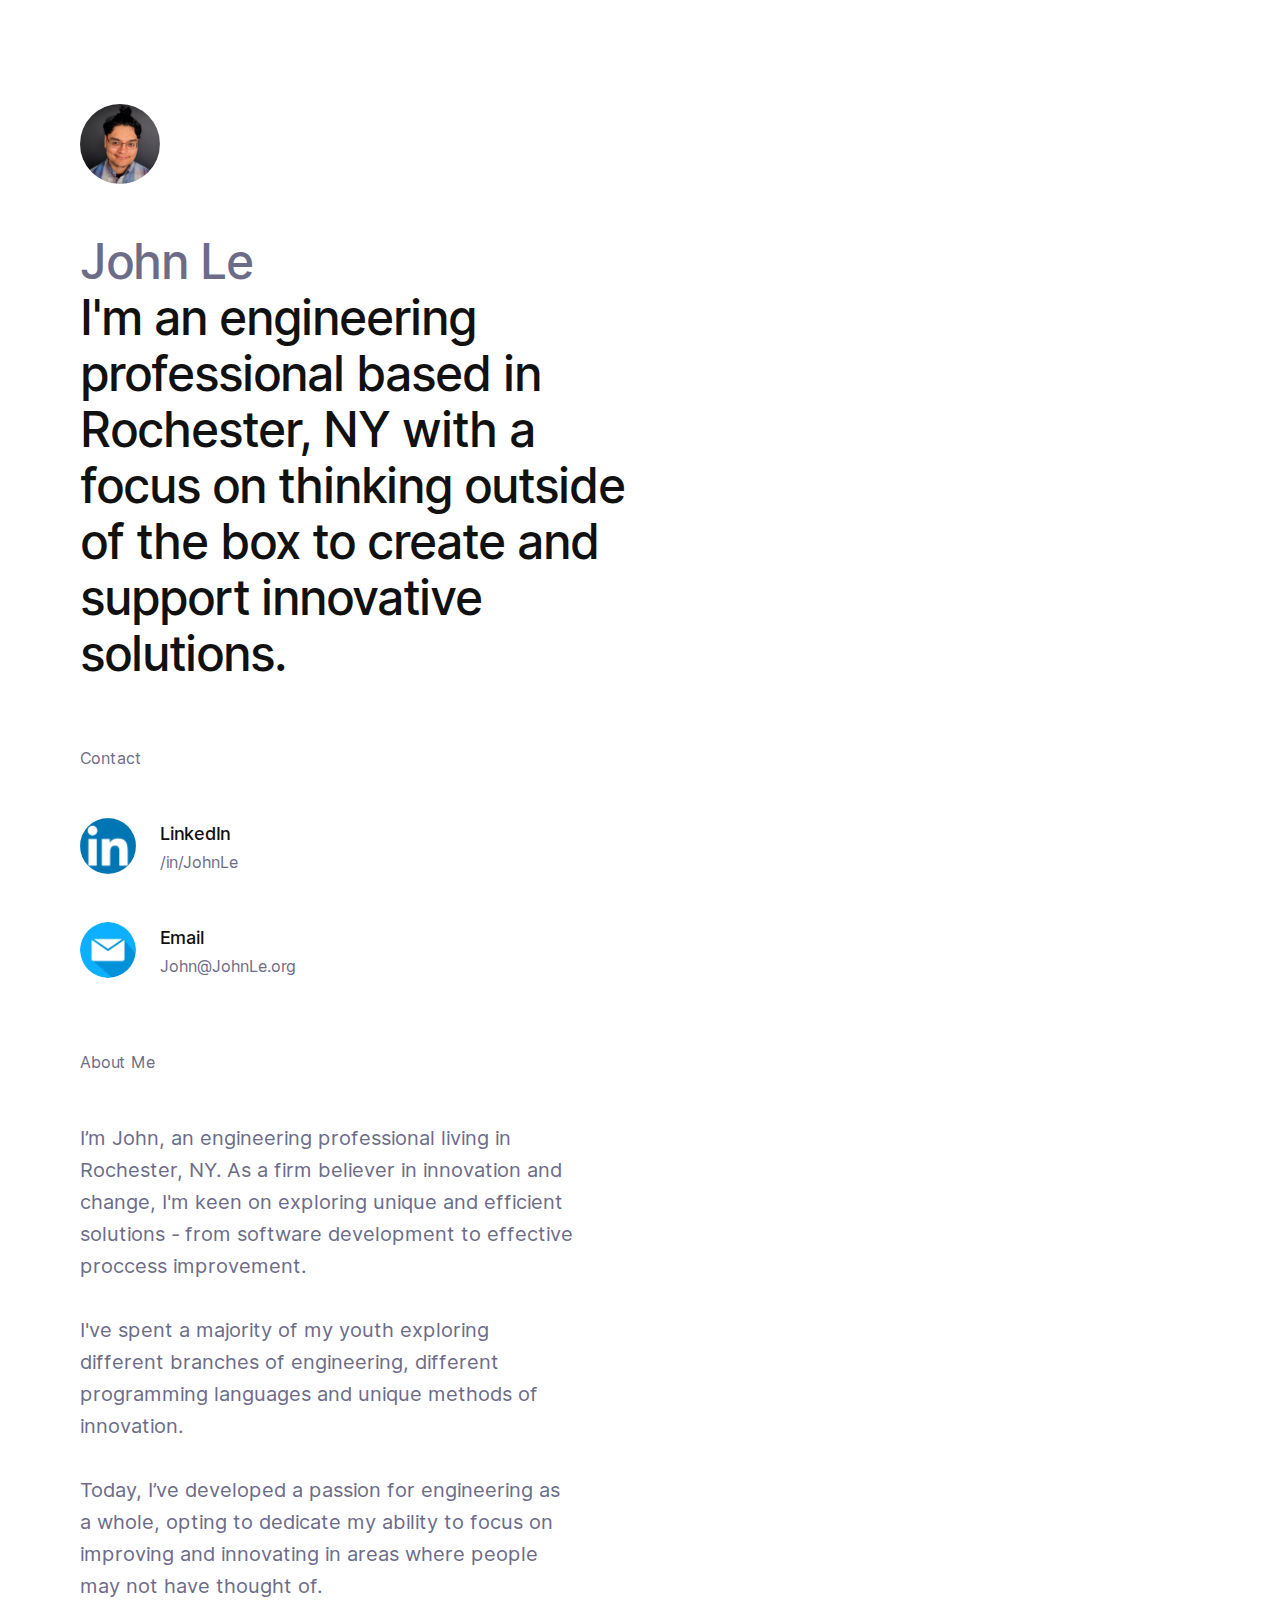
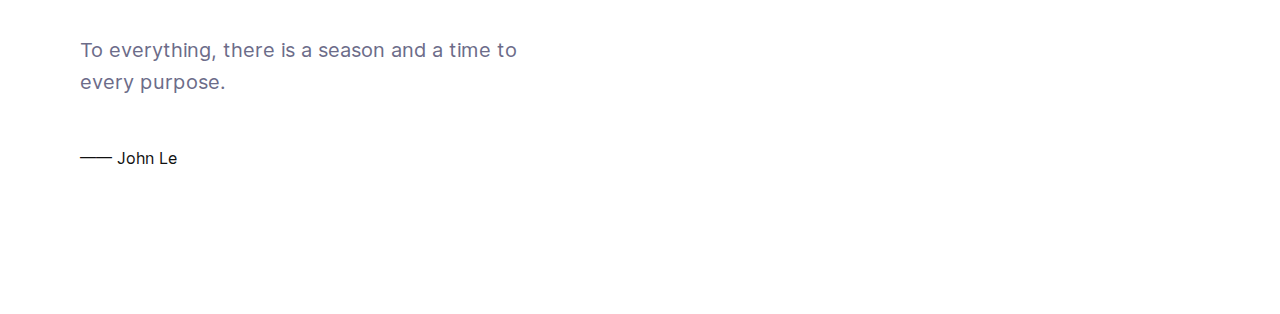
==== commit 895cd77f: "Update index.html" ====
--- a/index.html
+++ b/index.html
@@ -1,6 +1,4 @@
-<!DOCTYPE html>
-<html lang="en" style="">
-<head>
+<html lang="en" style=""><head>
 <meta charset="utf-8">
 <meta name="apple-mobile-web-app-capable" content="yes">
 <meta name="apple-mobile-web-app-status-bar-style" content="black-translucent">
@@ -31,7 +29,7 @@
  
  
  <div id="main" data-framer-hydrate-v2="{&quot;routeId&quot;:&quot;augiA20Il&quot;,&quot;localizationId&quot;:&quot;default&quot;,&quot;localeId&quot;:&quot;default&quot;}" data-framer-ssr-released-at="2023-10-19T14:59:39.141Z" data-framer-page-optimized-at="2023-10-27T18:18:28.888Z"><div class="framer-uymbm framer-ImWaF framer-EZfPU framer-zIUYv" style="display:contents"><div class="framer-72rtr7" style="min-height:100vh;width:auto"><div class="framer-rjyxtn"><div class="framer-3wlist-container" data-framer-appear-id="3wlist" style="opacity:1;transform:none"><div class="framer-IXJEt framer-LGDfB framer-ImWaF framer-v-1e5xonn" style="display:contents" tabindex="0"><div class="framer-1e5xonn" data-framer-name="Variant 1" style="width:100%;opacity:1"><div class="framer-2qussj" data-framer-name="Frame" style="border-radius:16px;opacity:1"><div class="framer-3jn2oo" style="opacity:1"><div class="framer-yweoc" data-framer-name="Profile Image" style="border-radius:40px;opacity:1"><div style="position:absolute;border-radius:inherit;top:0;right:0;bottom:0;left:0" data-framer-background-image-wrapper="true"><img src="[data-uri]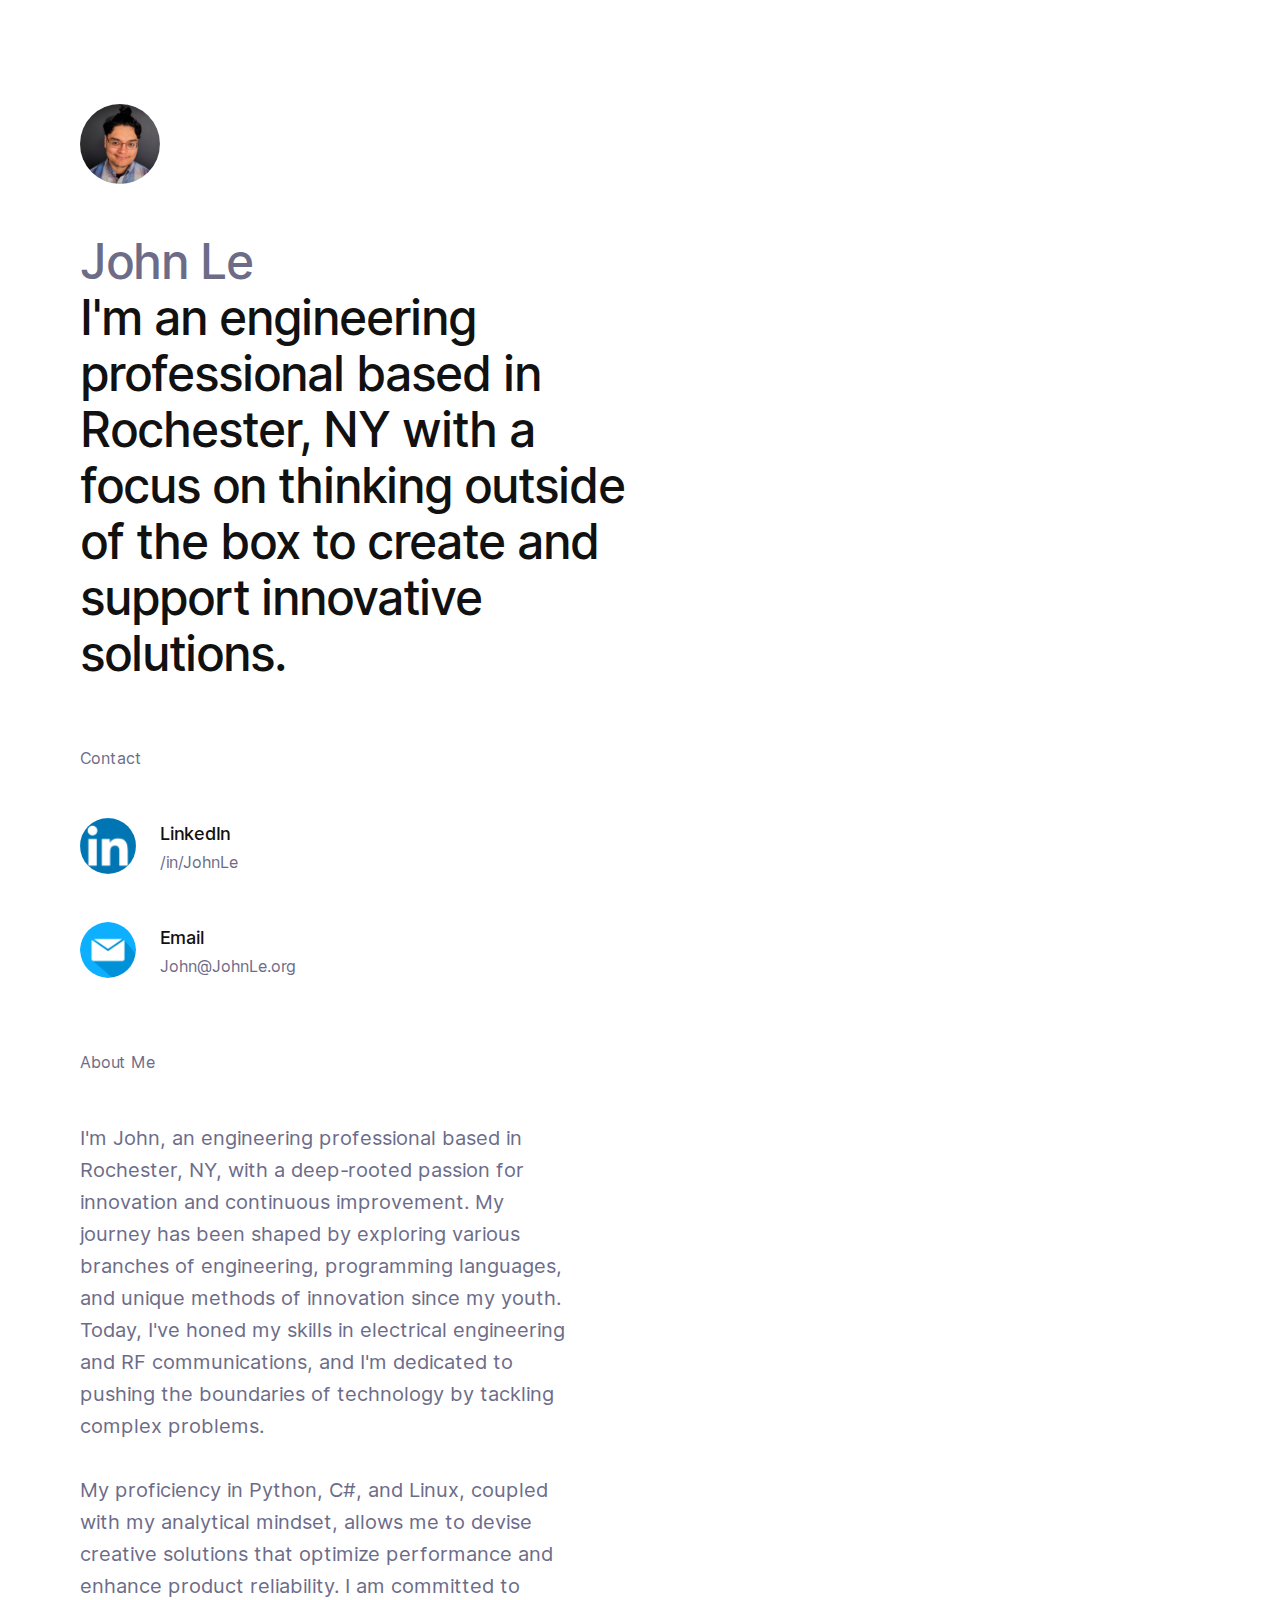
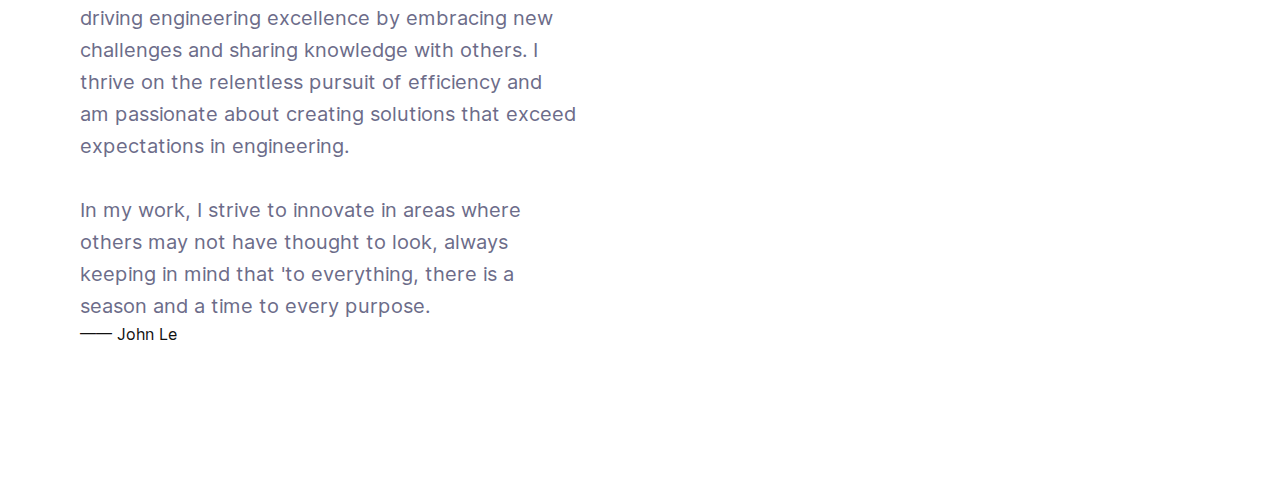
